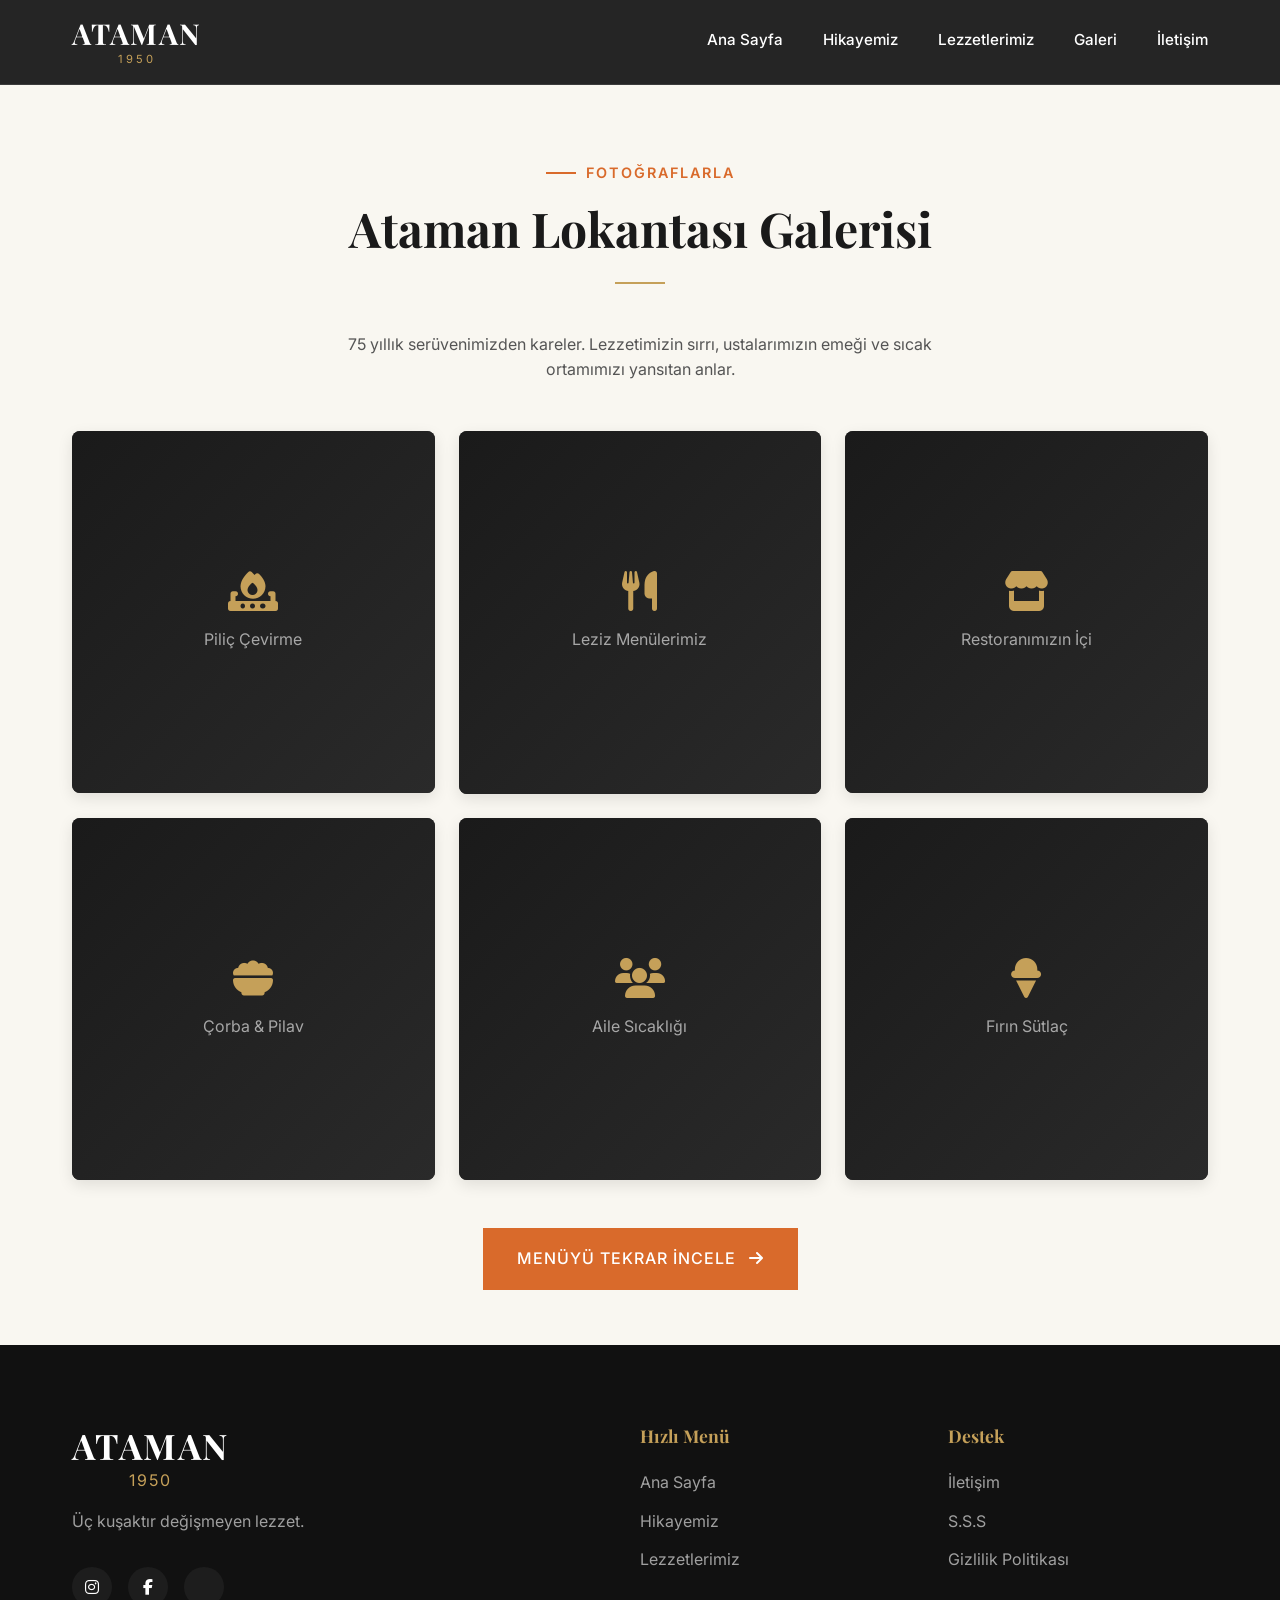
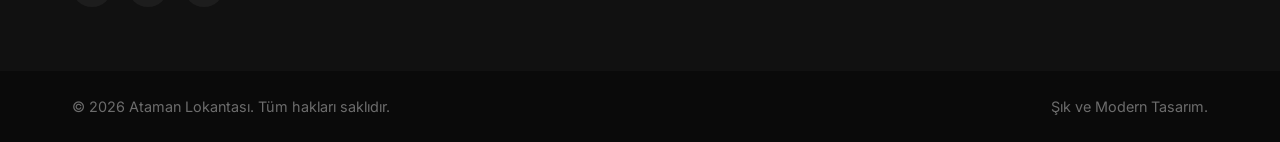
==== galeri.html @ d5cf12d9 "Initial commit - Ataman Lokantası web sitesi" ====
<!DOCTYPE html>
<html lang="tr">
<head>
    <meta charset="UTF-8">
    <meta name="viewport" content="width=device-width, initial-scale=1.0">
    <title>Galeri | Ataman Lokantası</title>
    <meta name="description" content="Ataman Piliç Çevirme restoranımızın fotoğrafları ve eşsiz lezzetlerimizin kareleri.">
    <!-- Fonts -->
    <link rel="preconnect" href="https://fonts.googleapis.com">
    <link rel="preconnect" href="https://fonts.gstatic.com" crossorigin>
    <link href="https://fonts.googleapis.com/css2?family=Inter:wght@300;400;500;600&family=Playfair+Display:ital,wght@0,400;0,500;0,600;0,700;1,400&display=swap" rel="stylesheet">
    <!-- Icons -->
    <link rel="stylesheet" href="https://cdnjs.cloudflare.com/ajax/libs/font-awesome/6.4.0/css/all.min.css">
    <!-- Styles -->
    <link rel="stylesheet" href="style.css">
</head>
<body>
    <!-- Navbar -->
    <header class="navbar navbar-solid">
        <div class="container nav-container">
            <a href="index.html#home" class="logo">
                <span class="logo-text">ATAMAN</span>
                <span class="logo-sub">1950</span>
            </a>
            <nav class="nav-links">
                <a href="index.html#home">Ana Sayfa</a>
                <a href="hikayemiz.html">Hikayemiz</a>
                <a href="index.html#menu">Lezzetlerimiz</a>
                <a href="galeri.html" class="active">Galeri</a>
                <a href="index.html#contact">İletişim</a>
            </nav>
            <div class="mobile-menu-btn">
                <i class="fas fa-bars"></i>
            </div>
        </div>
    </header>

    <!-- Mobile Nav -->
    <div class="mobile-nav">
        <div class="mobile-nav-close">
            <i class="fas fa-times"></i>
        </div>
        <a href="index.html#home">Ana Sayfa</a>
        <a href="hikayemiz.html">Hikayemiz</a>
        <a href="index.html#menu">Lezzetlerimiz</a>
        <a href="galeri.html">Galeri</a>
        <a href="index.html#contact">İletişim</a>
    </div>

    <!-- Gallery Section -->
    <section class="gallery">
        <div class="container">
            <div class="section-header text-center reveal-up">
                <span class="section-subtitle">Fotoğraflarla</span>
                <h2 class="section-title">Ataman Lokantası Galerisi</h2>
                <div class="divider"></div>
                <p style="max-width: 600px; margin: 0 auto; color: #555;">75 yıllık serüvenimizden kareler. Lezzetimizin sırrı, ustalarımızın emeği ve sıcak ortamımızı yansıtan anlar.</p>
            </div>

            <div class="gallery-grid">
                <!-- Gallery Item 1 -->
                <div class="gallery-item reveal-up">
                    <div class="gallery-placeholder">
                        <i class="fa-solid fa-fire-burner"></i>
                        <span>Piliç Çevirme</span>
                    </div>
                    <div class="gallery-overlay">
                        <i class="fas fa-search-plus"></i>
                    </div>
                </div>

                <!-- Gallery Item 2 -->
                <div class="gallery-item reveal-up delay-1">
                    <div class="gallery-placeholder">
                        <i class="fa-solid fa-utensils"></i>
                        <span>Leziz Menülerimiz</span>
                    </div>
                    <div class="gallery-overlay">
                        <i class="fas fa-search-plus"></i>
                    </div>
                </div>

                <!-- Gallery Item 3 -->
                <div class="gallery-item reveal-up delay-2">
                    <div class="gallery-placeholder">
                        <i class="fa-solid fa-store"></i>
                        <span>Restoranımızın İçi</span>
                    </div>
                    <div class="gallery-overlay">
                        <i class="fas fa-search-plus"></i>
                    </div>
                </div>

                <!-- Gallery Item 4 -->
                <div class="gallery-item reveal-up">
                    <div class="gallery-placeholder">
                        <i class="fa-solid fa-bowl-food"></i>
                        <span>Çorba & Pilav</span>
                    </div>
                    <div class="gallery-overlay">
                        <i class="fas fa-search-plus"></i>
                    </div>
                </div>

                <!-- Gallery Item 5 -->
                <div class="gallery-item reveal-up delay-1">
                    <div class="gallery-placeholder">
                        <i class="fa-solid fa-users"></i>
                        <span>Aile Sıcaklığı</span>
                    </div>
                    <div class="gallery-overlay">
                        <i class="fas fa-search-plus"></i>
                    </div>
                </div>

                <!-- Gallery Item 6 -->
                <div class="gallery-item reveal-up delay-2">
                    <div class="gallery-placeholder">
                        <i class="fa-solid fa-ice-cream"></i>
                        <span>Fırın Sütlaç</span>
                    </div>
                    <div class="gallery-overlay">
                        <i class="fas fa-search-plus"></i>
                    </div>
                </div>
            </div>
            
            <div class="text-center reveal-up" style="margin-top: 2rem; margin-bottom: 3rem;">
                <a href="index.html#menu" class="btn btn-primary">
                    <span>Menüyü Tekrar İncele</span>
                    <i class="fas fa-arrow-right btn-icon"></i>
                </a>
            </div>
        </div>
    </section>

    <!-- Footer -->
    <footer class="footer">
        <div class="container footer-content">
            <div class="footer-brand">
                <a href="index.html#home" class="logo text-light">
                    <span class="logo-text">ATAMAN</span>
                    <span class="logo-sub">1950</span>
                </a>
                <p>Üç kuşaktır değişmeyen lezzet.</p>
                <div class="social-links">
                    <a href="#"><i class="fab fa-instagram"></i></a>
                    <a href="#"><i class="fab fa-facebook-f"></i></a>
                    <a href="#"><i class="fab fa-tripadvisor"></i></a>
                </div>
            </div>
            
            <div class="footer-links">
                <h4>Hızlı Menü</h4>
                <ul>
                    <li><a href="index.html#home">Ana Sayfa</a></li>
                    <li><a href="hikayemiz.html">Hikayemiz</a></li>
                    <li><a href="index.html#menu">Lezzetlerimiz</a></li>
                </ul>
            </div>
            
            <div class="footer-links">
                <h4>Destek</h4>
                <ul>
                    <li><a href="index.html#contact">İletişim</a></li>
                    <li><a href="#">S.S.S</a></li>
                    <li><a href="#">Gizlilik Politikası</a></li>
                </ul>
            </div>
        </div>
        
        <div class="footer-bottom">
            <div class="container">
                <p>&copy; 2026 Ataman Lokantası. Tüm hakları saklıdır.</p>
                <p>Şık ve Modern Tasarım.</p>
            </div>
        </div>
    </footer>

    <script src="script.js"></script>
</body>
</html>
---- style.css ----
/* --- VARIABLES --- */
:root {
    /* Colors */
    --clr-cream: #F9F7F1;
    --clr-cream-dark: #F0EDE4;
    --clr-dark: #1A1A1A;
    --clr-dark-light: #2A2A2A;
    --clr-amber: #D96A2B;
    --clr-amber-light: #F28C55;
    --clr-gold: #C5A059;
    --clr-white: #FFFFFF;
    
    /* Typography */
    --font-heading: 'Playfair Display', serif;
    --font-body: 'Inter', sans-serif;
    
    /* Transitions */
    --transition: all 0.4s cubic-bezier(0.25, 0.8, 0.25, 1);
}

/* --- RESET & BASIC SETUP --- */
* {
    margin: 0;
    padding: 0;
    box-sizing: border-box;
}

html {
    scroll-behavior: smooth;
    font-size: 16px;
}

body {
    font-family: var(--font-body);
    color: var(--clr-dark);
    background-color: var(--clr-cream);
    line-height: 1.6;
    overflow-x: hidden;
}

/* Typography styles */
h1, h2, h3, h4, .logo-text {
    font-family: var(--font-heading);
    font-weight: 700;
    line-height: 1.2;
}

h1 { font-size: clamp(3rem, 6vw, 4.5rem); }
h2 { font-size: clamp(2.2rem, 4vw, 3rem); }
h3 { font-size: 1.5rem; }

a {
    text-decoration: none;
    color: inherit;
    transition: var(--transition);
}

ul {
    list-style: none;
}

/* Layout Utilities */
.container {
    width: 100%;
    max-width: 1200px;
    margin: 0 auto;
    padding: 0 2rem;
}

.section-padding {
    padding: 6rem 0;
}

.text-center { text-align: center; }
.text-light { color: var(--clr-white); }

.section-subtitle {
    display: inline-block;
    color: var(--clr-amber);
    text-transform: uppercase;
    letter-spacing: 2px;
    font-size: 0.9rem;
    font-weight: 600;
    margin-bottom: 1rem;
    position: relative;
    padding-left: 40px;
}

.section-subtitle::before {
    content: '';
    position: absolute;
    left: 0;
    top: 50%;
    transform: translateY(-50%);
    width: 30px;
    height: 2px;
    background-color: var(--clr-amber);
}

.divider {
    width: 50px;
    height: 2px;
    background-color: var(--clr-gold);
    margin: 1.5rem auto 3rem;
}

/* Buttons */
.btn {
    display: inline-block;
    padding: 1rem 2rem;
    font-size: 1rem;
    font-weight: 500;
    text-transform: uppercase;
    letter-spacing: 1px;
    border: 2px solid transparent;
    cursor: pointer;
    transition: var(--transition);
    position: relative;
    overflow: hidden;
    z-index: 1;
}

.btn-primary {
    background-color: var(--clr-amber);
    color: var(--clr-white);
    border-color: var(--clr-amber);
}

.btn-primary:hover {
    background-color: transparent;
    color: var(--clr-amber);
}

.btn-outline {
    background-color: transparent;
    color: var(--clr-white);
    border-color: var(--clr-white);
}

.btn-outline:hover {
    background-color: var(--clr-white);
    color: var(--clr-dark);
}

/* --- COMPONENTS --- */

/* Navbar */
.navbar {
    position: fixed;
    top: 0;
    left: 0;
    width: 100%;
    padding: 1.5rem 0;
    z-index: 1000;
    transition: var(--transition);
    background: transparent;
}

.navbar.scrolled, .navbar.navbar-solid {
    background-color: rgba(26, 26, 26, 0.95);
    padding: 1rem 0;
    border-bottom: 1px solid rgba(255,255,255,0.1);
    backdrop-filter: blur(10px);
}

.nav-container {
    display: flex;
    justify-content: space-between;
    align-items: center;
}

.logo {
    display: flex;
    flex-direction: column;
    align-items: center;
    color: var(--clr-white);
}

.logo-text {
    font-size: 1.8rem;
    letter-spacing: 2px;
}

.logo-sub {
    font-family: var(--font-body);
    font-size: 0.7rem;
    letter-spacing: 3px;
    color: var(--clr-gold);
    text-transform: uppercase;
}

.nav-links {
    display: flex;
    gap: 2.5rem;
}

.nav-links a {
    color: var(--clr-white);
    font-weight: 500;
    font-size: 0.95rem;
    position: relative;
    padding-bottom: 5px;
}

.nav-links a::after {
    content: '';
    position: absolute;
    bottom: 0;
    left: 0;
    width: 0%;
    height: 2px;
    background-color: var(--clr-gold);
    transition: var(--transition);
}

.nav-links a:hover::after,
.nav-links a.active::after {
    width: 100%;
}

.mobile-menu-btn {
    display: none;
    color: var(--clr-white);
    font-size: 1.5rem;
    cursor: pointer;
}

/* Mobile Nav */
.mobile-nav {
    position: fixed;
    top: 0;
    right: -100%;
    width: 300px;
    height: 100vh;
    background-color: var(--clr-dark);
    z-index: 1001;
    display: flex;
    flex-direction: column;
    justify-content: center;
    align-items: center;
    gap: 2rem;
    transition: var(--transition);
    box-shadow: -5px 0 15px rgba(0,0,0,0.5);
}

.mobile-nav.open {
    right: 0;
}

.mobile-nav-close {
    position: absolute;
    top: 2rem;
    right: 2rem;
    color: var(--clr-white);
    font-size: 1.5rem;
    cursor: pointer;
}

.mobile-nav a {
    color: var(--clr-white);
    font-size: 1.5rem;
    font-family: var(--font-heading);
}

.mobile-nav a:hover {
    color: var(--clr-gold);
}

/* Hero Section */
.hero {
    position: relative;
    min-height: 100vh;
    display: flex;
    align-items: center;
    color: var(--clr-white);
    overflow: hidden;
}

/* Cinemagraph Background Image */
.hero-bg {
    position: absolute;
    top: 0;
    left: 0;
    width: 100%;
    height: 100%;
    background-size: cover;
    background-position: center;
    background-repeat: no-repeat;
    z-index: 0;
    animation: kenBurns 25s ease-in-out infinite alternate;
}

@keyframes kenBurns {
    0% { transform: scale(1.0) translate(0, 0); }
    100% { transform: scale(1.15) translate(-1%, -1%); }
}

/* Piliç Çevirme Canvas */
.chicken-canvas {
    position: absolute;
    right: 3%;
    top: 50%;
    transform: translateY(-50%);
    width: clamp(300px, 36vw, 560px);
    height: clamp(300px, 36vw, 560px);
    z-index: 2;
    pointer-events: none;
    opacity: 0.92;
}

/* Trust Badge */
.hero-trust-badge {
    display: inline-flex;
    align-items: center;
    gap: 0.5rem;
    background: rgba(255, 255, 255, 0.08);
    backdrop-filter: blur(12px);
    -webkit-backdrop-filter: blur(12px);
    border: 1px solid rgba(197, 160, 89, 0.4);
    border-radius: 50px;
    padding: 0.5rem 1.2rem;
    margin-bottom: 1.5rem;
    font-size: 0.82rem;
    font-weight: 500;
    letter-spacing: 0.5px;
    color: rgba(255,255,255,0.9);
    white-space: nowrap;
    flex-wrap: wrap;
}

.trust-icon {
    font-size: 1rem;
}

.trust-dot {
    width: 4px;
    height: 4px;
    background: var(--clr-gold);
    border-radius: 50%;
    opacity: 0.7;
}

/* Hero Entrance Animation */
@keyframes heroEntrance {
    0%   { opacity: 0; transform: translateY(30px); }
    100% { opacity: 1; transform: translateY(0); }
}

.hero-entrance {
    opacity: 0;
    animation: heroEntrance 0.9s cubic-bezier(0.25, 0.8, 0.25, 1) forwards;
}

.delay-badge { animation-delay: 0.2s; }
.hero-entrance.delay-1 { animation-delay: 0.5s; }
.hero-entrance.delay-2 { animation-delay: 0.7s; }
.hero-entrance.delay-3 { animation-delay: 0.9s; }
.hero-entrance.delay-4 { animation-delay: 1.1s; }

/* Hero Title Accent */
.hero-title-accent {
    background: linear-gradient(135deg, var(--clr-gold) 0%, var(--clr-amber-light) 100%);
    -webkit-background-clip: text;
    -webkit-text-fill-color: transparent;
    background-clip: text;
}

/* Button Arrow Icon */
.btn-primary .btn-icon {
    margin-left: 0.5rem;
    transition: transform 0.3s ease;
    display: inline-block;
}

.btn-primary:hover .btn-icon {
    transform: translateX(5px);
}

.hero-overlay {
    position: absolute;
    top: 0;
    left: 0;
    width: 100%;
    height: 100%;
    /* Darkened overlay so text stays readable over the bright shader */
    background: linear-gradient(to right, rgba(0,0,0,0.72) 0%, rgba(0,0,0,0.35) 100%);
    z-index: 1;
}

.hero-content {
    max-width: 800px;
    margin: 0;
    position: relative;
    z-index: 2; /* sit above the overlay and shader */
}

.hero-subtitle {
    color: var(--clr-gold);
    font-family: var(--font-body);
    text-transform: uppercase;
    letter-spacing: 4px;
    font-size: 1.1rem;
    margin-bottom: 1rem;
}

.hero-desc {
    font-size: 1.2rem;
    color: rgba(255, 255, 255, 0.8);
    margin: 1.5rem 0 2.5rem;
    max-width: 600px;
}

.hero-buttons {
    display: flex;
    gap: 1rem;
}

/* Scroll Down Mouse */
.scroll-down {
    position: absolute;
    bottom: 2rem;
    left: 50%;
    transform: translateX(-50%);
    z-index: 10;
}

.mouse {
    width: 30px;
    height: 50px;
    border: 2px solid var(--clr-white);
    border-radius: 20px;
    display: block;
    position: relative;
    opacity: 0.7;
    transition: var(--transition);
}

.mouse:hover {
    opacity: 1;
    border-color: var(--clr-gold);
}

.wheel {
    position: absolute;
    top: 10px;
    left: 50%;
    transform: translateX(-50%);
    width: 4px;
    height: 8px;
    background-color: var(--clr-white);
    border-radius: 2px;
    animation: scroll 1.5s infinite;
}

.mouse:hover .wheel {
    background-color: var(--clr-gold);
}

@keyframes scroll {
    0% { top: 10px; opacity: 1; }
    100% { top: 30px; opacity: 0; }
}

/* About Section */
.about-grid {
    display: grid;
    grid-template-columns: 1fr 1fr;
    gap: 5rem;
    align-items: center;
}

.about-content {
    margin-bottom: 2.5rem;
}

.about-content p {
    margin-bottom: 1rem;
    color: #555;
    font-size: 1.05rem;
}

.stats {
    display: flex;
    gap: 2rem;
    border-top: 1px solid #ddd;
    padding-top: 2rem;
}

.stat-item {
    display: flex;
    flex-direction: column;
}

.stat-num {
    font-family: var(--font-heading);
    font-size: 2.5rem;
    color: var(--clr-amber);
    line-height: 1;
}

.stat-label {
    font-size: 0.85rem;
    text-transform: uppercase;
    letter-spacing: 1px;
    color: #777;
    font-weight: 500;
    margin-top: 0.5rem;
}

.about-image-wrapper {
    position: relative;
}

.about-image {
    background-color: var(--clr-dark);
    height: 500px;
    border-radius: 10px;
    position: relative;
    overflow: hidden;
    display: flex;
    align-items: center;
    justify-content: center;
    text-align: center;
    padding: 2rem;
}

.pattern-overlay {
    position: absolute;
    top: 0;
    left: 0;
    width: 100%;
    height: 100%;
    background-image: radial-gradient(var(--clr-gold) 1px, transparent 1px);
    background-size: 20px 20px;
    opacity: 0.1;
}

.image-text h3 {
    color: var(--clr-gold);
    font-size: 2rem;
    margin-bottom: 1rem;
}

.image-text p {
    color: var(--clr-white);
    font-family: var(--font-heading);
    font-style: italic;
    font-size: 1.2rem;
}

.experience-badge {
    position: absolute;
    bottom: -30px;
    left: -30px;
    width: 140px;
    height: 140px;
    background-color: var(--clr-cream);
    border: 1px solid var(--clr-gold);
    border-radius: 50%;
    display: flex;
    flex-direction: column;
    justify-content: center;
    align-items: center;
    box-shadow: 0 10px 30px rgba(0,0,0,0.1);
    z-index: 2;
}

.experience-badge::after {
    content: '';
    position: absolute;
    width: 125px;
    height: 125px;
    border: 1px dashed var(--clr-gold);
    border-radius: 50%;
}

.experience-badge .year {
    font-family: var(--font-heading);
    font-size: 1.8rem;
    font-weight: 700;
    color: var(--clr-dark);
    line-height: 1;
}

.experience-badge .text {
    font-size: 0.8rem;
    text-transform: uppercase;
    color: var(--clr-amber);
    margin-top: 5px;
    font-weight: 600;
}

/* Menu Section */
.bg-dark {
    background-color: var(--clr-dark);
    color: var(--clr-white);
}

.menu {
    background-color: var(--clr-dark);
    position: relative;
}

.menu::before {
    content: '';
    position: absolute;
    top: 0;
    left: 0;
    width: 100%;
    height: 100%;
    background-image: radial-gradient(rgba(255,255,255,0.03) 1px, transparent 1px);
    background-size: 30px 30px;
    pointer-events: none;
}

.menu-grid {
    display: grid;
    grid-template-columns: repeat(auto-fill, minmax(350px, 1fr));
    gap: 2rem;
    margin-top: 3rem;
    position: relative;
    z-index: 1;
}

.menu-card {
    background-color: var(--clr-dark-light);
    border-radius: 8px;
    padding: 2rem;
    transition: var(--transition);
    border: 1px solid rgba(255,255,255,0.05);
    position: relative;
    overflow: hidden;
}

.menu-card::before {
    content: '';
    position: absolute;
    top: 0; left: -100%;
    width: 50%; height: 100%;
    background: linear-gradient(to right, transparent, rgba(255,255,255,0.05), transparent);
    transform: skewX(-20deg);
    transition: 0.6s;
}

.menu-card:hover::before {
    left: 150%;
}

.menu-card:hover {
    transform: translateY(-8px) scale(1.02);
    border-color: var(--clr-amber);
    box-shadow: 0 15px 35px rgba(217, 106, 43, 0.2);
}

.menu-title-row {
    display: flex;
    align-items: center;
    justify-content: space-between;
    margin-bottom: 1rem;
}

.menu-title-row h3 {
    font-family: var(--font-heading);
    color: var(--clr-gold);
    font-size: 1.3rem;
}

.menu-dots {
    flex-grow: 1;
    border-bottom: 1px dashed rgba(255,255,255,0.2);
    margin: 0 1rem;
    position: relative;
    top: 4px;
}

.menu-price {
    font-family: var(--font-heading);
    font-weight: 700;
    font-size: 1.25rem;
    color: var(--clr-white);
}

.menu-desc {
    color: rgba(255,255,255,0.6);
    font-size: 0.95rem;
    line-height: 1.6;
}



.menu-footer {
    margin-top: 4rem;
    color: rgba(255,255,255,0.5);
    font-style: italic;
    position: relative;
    z-index: 1;
}

/* Banner */
.banner {
    background-color: var(--clr-amber);
    padding: 4rem 0;
    position: relative;
    overflow: hidden;
}

.banner::before {
    content: '';
    position: absolute;
    top: 0;
    left: 0;
    width: 100%;
    height: 100%;
    background-image: linear-gradient(45deg, rgba(0,0,0,0.1) 25%, transparent 25%, transparent 50%, rgba(0,0,0,0.1) 50%, rgba(0,0,0,0.1) 75%, transparent 75%, transparent);
    background-size: 40px 40px;
    opacity: 0.2;
}

.banner p {
    font-size: 1.2rem;
    margin-top: 1rem;
    max-width: 700px;
    margin-left: auto;
    margin-right: auto;
}

/* Contact */
.contact {
    background-color: var(--clr-cream-dark);
}

.contact-wrapper {
    display: grid;
    grid-template-columns: 1fr 1fr;
    gap: 4rem;
}

.contact-intro {
    font-size: 1.1rem;
    color: #555;
    margin-bottom: 2.5rem;
}

.info-list {
    display: flex;
    flex-direction: column;
    gap: 1.5rem;
}

.info-item {
    display: flex;
    align-items: flex-start;
    gap: 1.5rem;
}

.info-icon {
    width: 50px;
    height: 50px;
    background-color: var(--clr-white);
    border-radius: 50%;
    display: flex;
    justify-content: center;
    align-items: center;
    color: var(--clr-amber);
    font-size: 1.2rem;
    box-shadow: 0 5px 15px rgba(0,0,0,0.05);
}

.info-text h4 {
    font-family: var(--font-body);
    font-weight: 700;
    margin-bottom: 0.3rem;
    font-size: 1rem;
}

.info-text p {
    color: #666;
}

.map-wrapper {
    height: 100%;
    min-height: 400px;
}

.map-placeholder {
    width: 100%;
    height: 100%;
    background-color: var(--clr-dark);
    border-radius: 10px;
    display: flex;
    flex-direction: column;
    justify-content: center;
    align-items: center;
    color: var(--clr-white);
    text-align: center;
}

.map-icon {
    width: 80px;
    height: 80px;
    background-color: rgba(255,255,255,0.05);
    border-radius: 50%;
    display: flex;
    justify-content: center;
    align-items: center;
    font-size: 2.5rem;
    color: var(--clr-gold);
    margin-bottom: 1rem;
}

.map-placeholder h3 {
    margin-bottom: 0.5rem;
}

.map-placeholder p {
    color: rgba(255,255,255,0.6);
}

/* Footer */
.footer {
    background-color: #111;
    color: var(--clr-white);
    padding: 5rem 0 0;
}

.footer-content {
    display: grid;
    grid-template-columns: 2fr 1fr 1fr;
    gap: 3rem;
    margin-bottom: 4rem;
}

.footer-brand p {
    color: rgba(255,255,255,0.6);
    margin: 1rem 0 2rem;
    max-width: 300px;
}

.footer-brand .logo {
    display: inline-flex;
    flex-direction: column;
    align-items: center;
    gap: 0;
}

.footer-brand .logo-text {
    font-size: 2.2rem;
}

.footer-brand .logo-sub {
    font-size: 1rem;
    letter-spacing: 2px;
}

.social-links {
    display: flex;
    gap: 1rem;
}

.social-links a {
    width: 40px;
    height: 40px;
    background-color: rgba(255,255,255,0.05);
    display: flex;
    justify-content: center;
    align-items: center;
    border-radius: 50%;
    color: var(--clr-white);
}

.social-links a:hover {
    background-color: var(--clr-amber);
}

.footer-links h4 {
    color: var(--clr-gold);
    margin-bottom: 1.5rem;
    font-size: 1.1rem;
}

.footer-links ul {
    display: flex;
    flex-direction: column;
    gap: 0.8rem;
}

.footer-links a {
    color: rgba(255,255,255,0.6);
}

.footer-links a:hover {
    color: var(--clr-white);
    padding-left: 5px;
}

.footer-contact p {
    color: rgba(255,255,255,0.6);
    margin-bottom: 0.8rem;
}

.footer-bottom {
    background-color: #0a0a0a;
    padding: 1.5rem 0;
    text-align: center;
}

.footer-bottom .container {
    display: flex;
    justify-content: space-between;
    align-items: center;
}

.footer-bottom p {
    color: rgba(255,255,255,0.4);
    font-size: 0.9rem;
}

/* --- ANIMATIONS (Reveal effects) --- */

.reveal-up {
    opacity: 0;
    transform: translateY(40px) scale(0.98);
    transition: all 0.9s cubic-bezier(0.2, 0.8, 0.2, 1);
}

.reveal-left {
    opacity: 0;
    transform: translateX(-40px) scale(0.98);
    transition: all 0.9s cubic-bezier(0.2, 0.8, 0.2, 1);
}

.reveal-right {
    opacity: 0;
    transform: translateX(40px) scale(0.98);
    transition: all 0.9s cubic-bezier(0.2, 0.8, 0.2, 1);
}

.reveal-up.active,
.reveal-left.active,
.reveal-right.active {
    opacity: 1;
    transform: translate(0, 0) scale(1.0);
}

.delay-1 { transition-delay: 0.15s; }
.delay-2 { transition-delay: 0.3s; }
.delay-3 { transition-delay: 0.45s; }

/* Subtle Floating Embers / Cinemagraph Animation */
.floating-ember {
    position: absolute;
    background-color: var(--clr-amber);
    border-radius: 50%;
    filter: blur(1px) drop-shadow(0 0 5px var(--clr-gold));
    animation: floatEmber 6s ease-in-out infinite;
    pointer-events: none;
    z-index: 5;
    opacity: 0;
}

@keyframes floatEmber {
    0% { transform: translateY(0) translateX(0) scale(1); opacity: 0; }
    20% { opacity: 0.9; }
    80% { opacity: 0.6; }
    100% { transform: translateY(-250px) translateX(40px) scale(0.3); opacity: 0; }
}

/* Soft Smoke Effect */
.smoke-layer {
    position: absolute;
    bottom: 0;
    left: 0;
    width: 100%;
    height: 70%;
    background: radial-gradient(ellipse at bottom, rgba(200, 200, 200, 0.05) 0%, transparent 60%);
    filter: blur(20px);
    z-index: 4;
    pointer-events: none;
    animation: driftSmoke 15s ease-in-out infinite alternate;
}

.smoke-2 {
    background: radial-gradient(circle at 70% 80%, rgba(200, 200, 200, 0.04) 0%, transparent 50%);
    animation: driftSmoke 18s ease-in-out infinite alternate-reverse;
}

@keyframes driftSmoke {
    0% { transform: translateX(-5%) translateY(10%) scale(1); opacity: 0.3; }
    100% { transform: translateX(5%) translateY(-5%) scale(1.1); opacity: 0.6; }
}

/* --- RESPONSIVE DESIGN --- */

@media (max-width: 992px) {
    .about-grid, .contact-wrapper {
        grid-template-columns: 1fr;
    }
    
    .about-image-wrapper {
        margin-top: 2rem;
    }
    
    .footer-content {
        grid-template-columns: 1fr 1fr;
    }
    
    .hero-title {
        font-size: 3.5rem;
    }
}

@media (max-width: 768px) {
    .nav-links {
        display: none;
    }
    
    .mobile-menu-btn {
        display: block;
    }
    
    .hero-title {
        font-size: 2.8rem;
    }
    
    .hero-buttons {
        flex-direction: column;
    }
    
    .footer-content {
        grid-template-columns: 1fr;
    }
    
    .footer-bottom .container {
        flex-direction: column;
        gap: 1rem;
    }
    
    .section-padding {
        padding: 4rem 0;
    }
}

@media (max-width: 576px) {
    .stats {
        flex-direction: column;
        gap: 1.5rem;
    }
    
    .menu-grid {
        grid-template-columns: 1fr;
    }
}

/* --- GALLERY COMPONENT --- */
.gallery {
    padding-top: 10rem; /* Give space for fixed navbar */
    min-height: 80vh;
}

.gallery-grid {
    display: grid;
    grid-template-columns: repeat(auto-fill, minmax(300px, 1fr));
    gap: 1.5rem;
    margin-top: 3rem;
    margin-bottom: 3rem;
}

.gallery-item {
    position: relative;
    border-radius: 8px;
    overflow: hidden;
    aspect-ratio: 1 / 1;
    background-color: var(--clr-dark-light);
    box-shadow: 0 5px 15px rgba(0,0,0,0.1);
    cursor: pointer;
}

.gallery-placeholder {
    width: 100%;
    height: 100%;
    display: flex;
    flex-direction: column;
    justify-content: center;
    align-items: center;
    background: linear-gradient(135deg, var(--clr-dark) 0%, var(--clr-dark-light) 100%);
    color: var(--clr-gold);
    font-size: 2.5rem;
    transition: transform 0.5s ease;
}

.gallery-placeholder span {
    font-size: 1rem;
    color: rgba(255,255,255,0.6);
    margin-top: 1rem;
    font-family: var(--font-body);
}

.gallery-item:hover .gallery-placeholder {
    transform: scale(1.05);
}

.gallery-overlay {
    position: absolute;
    top: 0;
    left: 0;
    width: 100%;
    height: 100%;
    background: rgba(26, 26, 26, 0.7);
    display: flex;
    justify-content: center;
    align-items: center;
    opacity: 0;
    transition: var(--transition);
}

.gallery-item:hover .gallery-overlay {
    opacity: 1;
}

.gallery-overlay i {
    color: var(--clr-white);
    font-size: 2.5rem;
    transform: translateY(20px);
    transition: var(--transition);
}

.gallery-item:hover .gallery-overlay i {
    transform: translateY(0);
}

@media (max-width: 768px) {
    .gallery-grid {
        grid-template-columns: repeat(auto-fill, minmax(250px, 1fr));
    }
}

/* --- STORY COMPONENT --- */
.story-page {
    background-color: var(--clr-cream);
}

.story-hero {
    position: relative;
    height: 60vh;
    min-height: 400px;
    display: flex;
    align-items: center;
    justify-content: center;
    text-align: center;
    background-color: var(--clr-dark);
    overflow: hidden;
}

.story-hero::before {
    content: '';
    position: absolute;
    top: 0; left: 0; width: 100%; height: 100%;
    background-image: linear-gradient(to bottom, rgba(0,0,0,0.5), rgba(0,0,0,0.8));
    z-index: 1;
}

.story-placeholder-image {
    position: absolute;
    top: 0; left: 0; width: 100%; height: 100%;
    background: radial-gradient(circle, var(--clr-dark-light) 0%, var(--clr-dark) 100%);
    display: flex;
    align-items: center;
    justify-content: center;
}

.story-placeholder-image i {
    font-size: 15vw;
    color: rgba(197, 160, 89, 0.08);
}

.story-hero-content {
    position: relative;
    z-index: 2;
    padding: 0 2rem;
    max-width: 900px;
}

.story-hero-title {
    font-size: clamp(2.5rem, 5vw, 4.5rem);
    color: var(--clr-white);
    margin-bottom: 1rem;
    font-weight: 700;
}

.story-hero-subtitle {
    font-size: 1.2rem;
    color: var(--clr-gold);
    font-family: var(--font-body);
    text-transform: uppercase;
    letter-spacing: 5px;
}

.story-section {
    padding: 6rem 0;
    position: relative;
}

.story-section-dark {
    background-color: var(--clr-dark);
    color: var(--clr-white);
}

.story-split {
    display: flex;
    align-items: center;
    gap: 5rem;
}

.story-split.reverse {
    flex-direction: row-reverse;
}

.story-content-block {
    flex: 1;
}

.story-image-block {
    flex: 1;
    position: relative;
}

.story-image {
    width: 100%;
    height: 500px;
    background-color: var(--clr-dark-light);
    border-radius: 4px;
    display: flex;
    flex-direction: column;
    align-items: center;
    justify-content: center;
    color: var(--clr-gold);
    box-shadow: 0 20px 40px rgba(0,0,0,0.15);
    position: relative;
    overflow: hidden;
}

.story-image i {
    font-size: 5rem;
    opacity: 0.5;
}

.story-image span {
    margin-top: 1rem;
    font-family: var(--font-body);
    font-size: 1.2rem;
    opacity: 0.7;
}

.story-image::after {
    content: '';
    position: absolute;
    top: -15px; left: -15px; right: 15px; bottom: 15px;
    border: 2px solid var(--clr-gold);
    z-index: -1;
    border-radius: 4px;
    transition: var(--transition);
}

.story-split.reverse .story-image::after {
    left: 15px; right: -15px;
}

.story-section-dark .story-image::after {
    display: none;
}

.story-heading {
    font-size: 2.8rem;
    color: var(--clr-dark);
    margin-bottom: 2rem;
    line-height: 1.2;
}
.story-section-dark .story-heading {
    color: var(--clr-gold);
}

.story-text {
    font-size: 1.15rem;
    line-height: 1.8;
    color: #555;
    margin-bottom: 1.5rem;
}
.story-section-dark .story-text {
    color: rgba(255,255,255,0.7);
}

.story-quote {
    font-size: 1.6rem;
    font-family: var(--font-heading);
    color: var(--clr-amber);
    border-left: 4px solid var(--clr-gold);
    padding-left: 2rem;
    margin: 3rem 0;
    font-style: italic;
    line-height: 1.5;
}

@media (max-width: 992px) {
    .story-split, .story-split.reverse {
        flex-direction: column;
        gap: 3rem;
    }
    .story-image {
        height: 400px;
    }
    .story-image::after {
        display: none;
    }
    .story-heading {
        font-size: 2.2rem;
    }
}

/* --- DYNAMIC VISUALS & ANIMATIONS --- */
.floating-emoji {
    position: absolute;
    font-size: 3rem;
    pointer-events: none;
    z-index: 10;
    filter: drop-shadow(0 4px 6px rgba(0,0,0,0.3));
    animation: floating 4s ease-in-out infinite;
}

.floating-emoji.e1 { top: 15%; left: 10%; animation-delay: 0s; }
.floating-emoji.e2 { top: 40%; right: 15%; animation-delay: 1s; font-size: 4rem; }
.floating-emoji.e3 { bottom: 20%; left: 20%; animation-delay: 2s; }
.floating-emoji.e4 { top: 25%; right: 5%; animation-delay: 1.5s; font-size: 2.5rem; }

@keyframes floating {
    0% { transform: translateY(0) rotate(0deg); }
    50% { transform: translateY(-20px) rotate(10deg); }
    100% { transform: translateY(0) rotate(0deg); }
}

.video-container {
    position: relative;
    width: 100%;
    max-width: 800px;
    margin: 3rem auto;
    border-radius: 12px;
    overflow: hidden;
    box-shadow: 0 25px 50px rgba(0,0,0,0.5);
    border: 3px solid var(--clr-gold);
    aspect-ratio: 16 / 9;
    background-color: #000;
}

.video-container video,
.video-container iframe {
    width: 100%;
    height: 100%;
    object-fit: cover;
    border: none;
}

.video-overlay-text {
    position: absolute;
    bottom: 2rem;
    left: 2rem;
    color: var(--clr-white);
    background: rgba(0,0,0,0.6);
    padding: 0.5rem 1rem;
    border-radius: 4px;
    font-size: 1.2rem;
    font-family: var(--font-heading);
    letter-spacing: 2px;
    backdrop-filter: blur(5px);
    border-left: 3px solid var(--clr-gold);
}
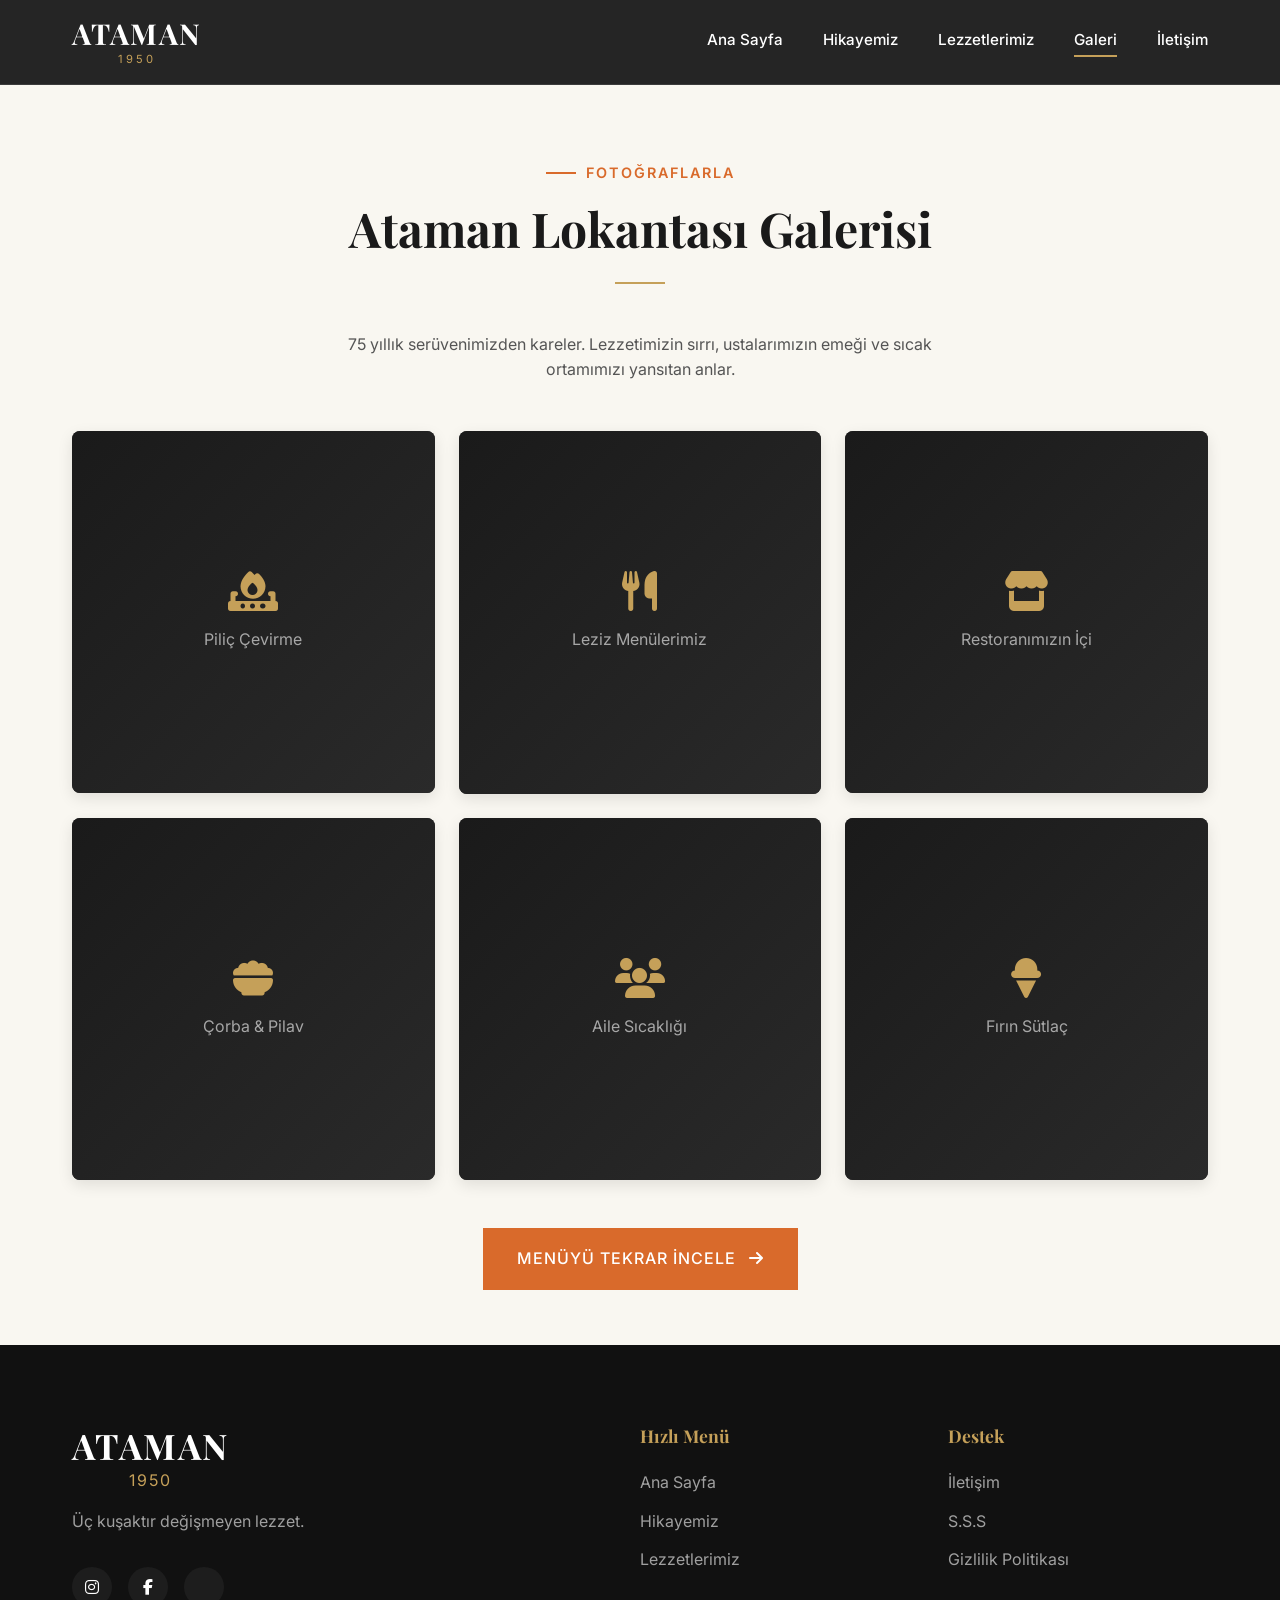
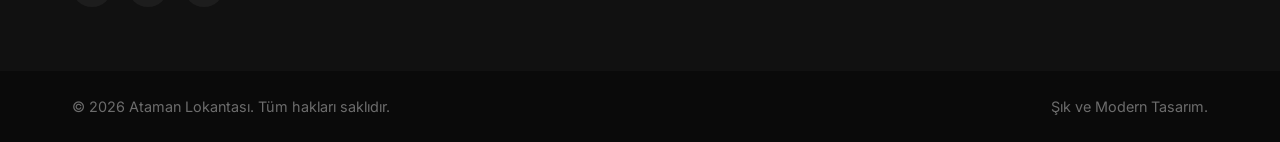
==== commit e018dc68: "Refine site content and mobile behavior" ====
--- a/galeri.html
+++ b/galeri.html
@@ -8,7 +8,7 @@
     <!-- Fonts -->
     <link rel="preconnect" href="https://fonts.googleapis.com">
     <link rel="preconnect" href="https://fonts.gstatic.com" crossorigin>
-    <link href="https://fonts.googleapis.com/css2?family=Inter:wght@300;400;500;600&family=Playfair+Display:ital,wght@0,400;0,500;0,600;0,700;1,400&display=swap" rel="stylesheet">
+    <link href="https://fonts.googleapis.com/css2?family=Inter:wght@300;400;500;600&amp;family=Playfair+Display:ital,wght@0,400;0,500;0,600;0,700;1,400&amp;display=swap" rel="stylesheet">
     <!-- Icons -->
     <link rel="stylesheet" href="https://cdnjs.cloudflare.com/ajax/libs/font-awesome/6.4.0/css/all.min.css">
     <!-- Styles -->
@@ -29,17 +29,17 @@
                 <a href="galeri.html" class="active">Galeri</a>
                 <a href="index.html#contact">İletişim</a>
             </nav>
-            <div class="mobile-menu-btn">
+            <button class="mobile-menu-btn" type="button" aria-expanded="false" aria-controls="mobile-nav" aria-label="Menüyü aç">
                 <i class="fas fa-bars"></i>
-            </div>
+            </button>
         </div>
     </header>
 
     <!-- Mobile Nav -->
-    <div class="mobile-nav">
-        <div class="mobile-nav-close">
+    <div id="mobile-nav" class="mobile-nav" aria-hidden="true">
+        <button class="mobile-nav-close" type="button" aria-label="Menüyü kapat">
             <i class="fas fa-times"></i>
-        </div>
+        </button>
         <a href="index.html#home">Ana Sayfa</a>
         <a href="hikayemiz.html">Hikayemiz</a>
         <a href="index.html#menu">Lezzetlerimiz</a>
@@ -54,7 +54,7 @@
                 <span class="section-subtitle">Fotoğraflarla</span>
                 <h2 class="section-title">Ataman Lokantası Galerisi</h2>
                 <div class="divider"></div>
-                <p style="max-width: 600px; margin: 0 auto; color: #555;">75 yıllık serüvenimizden kareler. Lezzetimizin sırrı, ustalarımızın emeği ve sıcak ortamımızı yansıtan anlar.</p>
+                <p class="section-intro">75 yıllık serüvenimizden kareler. Lezzetimizin sırrı, ustalarımızın emeği ve sıcak ortamımızı yansıtan anlar.</p>
             </div>
 
             <div class="gallery-grid">
@@ -95,7 +95,7 @@
                 <div class="gallery-item reveal-up">
                     <div class="gallery-placeholder">
                         <i class="fa-solid fa-bowl-food"></i>
-                        <span>Çorba & Pilav</span>
+                        <span>Çorba &amp; Pilav</span>
                     </div>
                     <div class="gallery-overlay">
                         <i class="fas fa-search-plus"></i>
@@ -125,7 +125,7 @@
                 </div>
             </div>
             
-            <div class="text-center reveal-up" style="margin-top: 2rem; margin-bottom: 3rem;">
+            <div class="gallery-cta text-center reveal-up">
                 <a href="index.html#menu" class="btn btn-primary">
                     <span>Menüyü Tekrar İncele</span>
                     <i class="fas fa-arrow-right btn-icon"></i>
--- a/style.css
+++ b/style.css
@@ -30,6 +30,18 @@
     font-size: 16px;
 }
 
+section[id] {
+    scroll-margin-top: 110px;
+}
+
+#menu {
+    scroll-margin-top: 72px;
+}
+
+#contact {
+    scroll-margin-top: 72px;
+}
+
 body {
     font-family: var(--font-body);
     color: var(--clr-dark);
@@ -218,6 +230,13 @@
     width: 100%;
 }
 
+.mobile-menu-btn,
+.mobile-nav-close {
+    background: transparent;
+    border: 0;
+    padding: 0;
+}
+
 .mobile-menu-btn {
     display: none;
     color: var(--clr-white);
@@ -230,15 +249,16 @@
     position: fixed;
     top: 0;
     right: -100%;
-    width: 300px;
+    width: 260px;
     height: 100vh;
     background-color: var(--clr-dark);
     z-index: 1001;
     display: flex;
     flex-direction: column;
-    justify-content: center;
-    align-items: center;
-    gap: 2rem;
+    justify-content: flex-start;
+    align-items: center;
+    gap: 1.5rem;
+    padding: 7rem 1.25rem 2rem;
     transition: var(--transition);
     box-shadow: -5px 0 15px rgba(0,0,0,0.5);
 }
@@ -260,6 +280,7 @@
     color: var(--clr-white);
     font-size: 1.5rem;
     font-family: var(--font-heading);
+    padding: 0;
 }
 
 .mobile-nav a:hover {
@@ -288,6 +309,10 @@
     background-repeat: no-repeat;
     z-index: 0;
     animation: kenBurns 25s ease-in-out infinite alternate;
+}
+
+.hero-bg-home {
+    background-image: url('assets/images/hero_real.png');
 }
 
 @keyframes kenBurns {
@@ -325,7 +350,9 @@
     letter-spacing: 0.5px;
     color: rgba(255,255,255,0.9);
     white-space: nowrap;
-    flex-wrap: wrap;
+    flex-wrap: nowrap;
+    overflow: hidden;
+    max-width: 100%;
 }
 
 .trust-icon {
@@ -479,6 +506,13 @@
     font-size: 1.05rem;
 }
 
+.about-highlight {
+    font-weight: 500;
+    font-style: italic;
+    color: var(--clr-amber);
+    margin-top: 1rem;
+}
+
 .stats {
     display: flex;
     gap: 2rem;
@@ -590,12 +624,6 @@
     font-weight: 600;
 }
 
-/* Menu Section */
-.bg-dark {
-    background-color: var(--clr-dark);
-    color: var(--clr-white);
-}
-
 .menu {
     background-color: var(--clr-dark);
     position: relative;
@@ -665,21 +693,6 @@
     font-size: 1.3rem;
 }
 
-.menu-dots {
-    flex-grow: 1;
-    border-bottom: 1px dashed rgba(255,255,255,0.2);
-    margin: 0 1rem;
-    position: relative;
-    top: 4px;
-}
-
-.menu-price {
-    font-family: var(--font-heading);
-    font-weight: 700;
-    font-size: 1.25rem;
-    color: var(--clr-white);
-}
-
 .menu-desc {
     color: rgba(255,255,255,0.6);
     font-size: 0.95rem;
@@ -777,43 +790,30 @@
     color: #666;
 }
 
+.info-text p a {
+    color: var(--clr-amber);
+    font-weight: 600;
+}
+
+.info-text p a:hover {
+    color: var(--clr-amber-light);
+}
+
 .map-wrapper {
     height: 100%;
     min-height: 400px;
 }
 
-.map-placeholder {
+.map-wrapper iframe {
+    display: block;
     width: 100%;
-    height: 100%;
-    background-color: var(--clr-dark);
+    min-height: 400px;
+    background-color: #ddd;
+}
+
+.map-embed {
+    border: 0;
     border-radius: 10px;
-    display: flex;
-    flex-direction: column;
-    justify-content: center;
-    align-items: center;
-    color: var(--clr-white);
-    text-align: center;
-}
-
-.map-icon {
-    width: 80px;
-    height: 80px;
-    background-color: rgba(255,255,255,0.05);
-    border-radius: 50%;
-    display: flex;
-    justify-content: center;
-    align-items: center;
-    font-size: 2.5rem;
-    color: var(--clr-gold);
-    margin-bottom: 1rem;
-}
-
-.map-placeholder h3 {
-    margin-bottom: 0.5rem;
-}
-
-.map-placeholder p {
-    color: rgba(255,255,255,0.6);
 }
 
 /* Footer */
@@ -891,11 +891,6 @@
 .footer-links a:hover {
     color: var(--clr-white);
     padding-left: 5px;
-}
-
-.footer-contact p {
-    color: rgba(255,255,255,0.6);
-    margin-bottom: 0.8rem;
 }
 
 .footer-bottom {
@@ -957,6 +952,14 @@
     z-index: 5;
     opacity: 0;
 }
+
+.ember-1 { left: 15%; top: 90%; animation-delay: 0.1s; width: 6px; height: 6px; }
+.ember-2 { left: 25%; top: 85%; animation-delay: 1.5s; width: 4px; height: 4px; }
+.ember-3 { left: 45%; top: 95%; animation-delay: 2.2s; width: 5px; height: 5px; }
+.ember-4 { left: 60%; top: 80%; animation-delay: 0.8s; width: 7px; height: 7px; }
+.ember-5 { left: 75%; top: 90%; animation-delay: 3.5s; width: 5px; height: 5px; }
+.ember-6 { left: 85%; top: 85%; animation-delay: 1.2s; width: 8px; height: 8px; }
+.ember-7 { left: 90%; top: 75%; animation-delay: 2.8s; width: 4px; height: 4px; }
 
 @keyframes floatEmber {
     0% { transform: translateY(0) translateX(0) scale(1); opacity: 0; }
@@ -1013,9 +1016,29 @@
     .nav-links {
         display: none;
     }
+
+    section[id] {
+        scroll-margin-top: 92px;
+    }
+
+    #menu {
+        scroll-margin-top: 64px;
+    }
+
+    #contact {
+        scroll-margin-top: 64px;
+    }
     
     .mobile-menu-btn {
         display: block;
+    }
+
+    .story-page .navbar .nav-container > .logo {
+        display: none;
+    }
+
+    .story-page .navbar .nav-container {
+        justify-content: flex-end;
     }
     
     .hero-title {
@@ -1038,6 +1061,7 @@
     .section-padding {
         padding: 4rem 0;
     }
+
 }
 
 @media (max-width: 576px) {
@@ -1128,9 +1152,23 @@
     transform: translateY(0);
 }
 
+.section-intro {
+    max-width: 600px;
+    margin: 0 auto;
+    color: #555;
+}
+
+.gallery-cta {
+    margin: 2rem 0 3rem;
+}
+
 @media (max-width: 768px) {
     .gallery-grid {
         grid-template-columns: repeat(auto-fill, minmax(250px, 1fr));
+    }
+
+    .gallery {
+        padding-top: 7rem;
     }
 }
 
@@ -1161,16 +1199,17 @@
 
 .story-placeholder-image {
     position: absolute;
-    top: 0; left: 0; width: 100%; height: 100%;
-    background: radial-gradient(circle, var(--clr-dark-light) 0%, var(--clr-dark) 100%);
+    inset: 0;
     display: flex;
     align-items: center;
     justify-content: center;
 }
 
-.story-placeholder-image i {
-    font-size: 15vw;
-    color: rgba(197, 160, 89, 0.08);
+.story-hero-media {
+    width: 100%;
+    height: 100%;
+    object-fit: cover;
+    display: block;
 }
 
 .story-hero-content {
@@ -1178,6 +1217,13 @@
     z-index: 2;
     padding: 0 2rem;
     max-width: 900px;
+}
+
+.story-hero-description {
+    font-size: 1.2rem;
+    color: rgba(255,255,255,0.8);
+    max-width: 600px;
+    margin: 0 auto;
 }
 
 .story-hero-title {
@@ -1213,6 +1259,7 @@
 
 .story-split.reverse {
     flex-direction: row-reverse;
+    align-items: flex-start;
 }
 
 .story-content-block {
@@ -1229,26 +1276,54 @@
     height: 500px;
     background-color: var(--clr-dark-light);
     border-radius: 4px;
-    display: flex;
-    flex-direction: column;
-    align-items: center;
-    justify-content: center;
+    box-shadow: 0 20px 40px rgba(0,0,0,0.15);
+    position: relative;
+    overflow: hidden;
+}
+
+.story-image-media {
+    width: 100%;
+    height: 100%;
+    object-fit: cover;
+    display: block;
+}
+
+.story-image-vintage .story-image-media {
+    filter: sepia(0.4) contrast(1.05);
+}
+
+.story-image-harbor .story-image-media {
+    filter: sepia(0.5) contrast(1.1);
+    object-position: center 30%;
+}
+
+.story-image-overlay {
+    position: absolute;
+    inset: 0;
+    background: rgba(0,0,0,0.25);
+}
+
+.story-image-overlay-warm {
+    background: rgba(10,5,0,0.3);
+}
+
+.story-archive-badge {
+    position: absolute;
+    right: 1.5rem;
+    bottom: 1.5rem;
+    z-index: 2;
+    background: rgba(0,0,0,0.6);
+    padding: 0.5rem 1rem;
+    border-radius: 4px;
+    border-left: 3px solid var(--clr-gold);
+}
+
+.story-archive-label {
     color: var(--clr-gold);
-    box-shadow: 0 20px 40px rgba(0,0,0,0.15);
-    position: relative;
-    overflow: hidden;
-}
-
-.story-image i {
-    font-size: 5rem;
-    opacity: 0.5;
-}
-
-.story-image span {
-    margin-top: 1rem;
+    font-size: 0.75rem;
     font-family: var(--font-body);
-    font-size: 1.2rem;
-    opacity: 0.7;
+    letter-spacing: 2px;
+    text-transform: uppercase;
 }
 
 .story-image::after {
@@ -1300,75 +1375,248 @@
     line-height: 1.5;
 }
 
+.story-video-placeholder {
+    margin-top: 2rem;
+    position: relative;
+    width: 100%;
+    aspect-ratio: 16 / 9;
+    border-radius: 12px;
+    overflow: hidden;
+    box-shadow: 0 20px 60px rgba(0,0,0,0.5);
+    background: url('assets/images/ataman_restoran.jpg') center/cover no-repeat;
+}
+
+.story-video-overlay {
+    position: absolute;
+    inset: 0;
+    background: rgba(0,0,0,0.5);
+    display: flex;
+    flex-direction: column;
+    align-items: center;
+    justify-content: center;
+    gap: 1rem;
+}
+
+.story-video-play {
+    width: 72px;
+    height: 72px;
+    border-radius: 50%;
+    background: var(--clr-gold);
+    display: flex;
+    align-items: center;
+    justify-content: center;
+    cursor: pointer;
+    box-shadow: 0 0 0 12px rgba(197,160,89,0.2);
+}
+
+.story-video-play-icon {
+    font-size: 1.8rem;
+    color: #000;
+    margin-left: 4px;
+}
+
+.story-video-text {
+    color: rgba(255,255,255,0.8);
+    font-family: var(--font-body);
+    font-size: 0.9rem;
+    letter-spacing: 1px;
+}
+
+.story-cta {
+    margin-top: 2rem;
+}
+
 @media (max-width: 992px) {
     .story-split, .story-split.reverse {
         flex-direction: column;
-        gap: 3rem;
+        gap: 2rem;
     }
     .story-image {
-        height: 400px;
+        height: 320px;
     }
     .story-image::after {
         display: none;
     }
     .story-heading {
+        font-size: 2rem;
+    }
+    .story-section {
+        padding: 3.5rem 0;
+    }
+    .story-quote {
+        font-size: 1.25rem;
+        margin: 2rem 0;
+        padding-left: 1.25rem;
+    }
+    .story-text {
+        font-size: 1rem;
+    }
+
+    .story-image-vintage {
+        height: auto;
+        aspect-ratio: 4 / 3;
+    }
+
+    .story-image-vintage .story-image-media {
+        object-position: center top;
+    }
+}
+
+@media (max-width: 576px) {
+    .hero-trust-badge {
+        font-size: 0.72rem;
+        padding: 0.55rem 0.75rem;
+        gap: 0.35rem;
+        white-space: normal;
+        flex-wrap: wrap;
+        line-height: 1.4;
+    }
+    .trust-dot {
+        display: none;
+    }
+    .hero {
+        min-height: 100svh;
+        padding: 5.5rem 0 3rem;
+    }
+    .chicken-canvas {
+        display: none;
+    }
+    .scroll-down,
+    .floating-ember,
+    .smoke-layer {
+        display: none;
+    }
+    .hero-subtitle {
+        font-size: 0.9rem;
+        letter-spacing: 3px;
+    }
+    .hero-desc {
+        font-size: 1rem;
+        margin: 1rem 0 1.75rem;
+    }
+    .hero-buttons .btn {
+        width: 100%;
+        text-align: center;
+    }
+    .story-section {
+        padding: 2.5rem 0;
+    }
+    .story-split, .story-split.reverse {
+        gap: 1.5rem;
+    }
+    .story-image {
+        height: 240px;
+    }
+    .story-heading {
+        font-size: 1.6rem;
+        margin-bottom: 1rem;
+    }
+    .story-hero {
+        height: 50vh;
+        min-height: 300px;
+    }
+    .story-hero-content {
+        padding: 0 1rem;
+    }
+    .story-hero-title {
+        font-size: 2rem;
+    }
+    .story-hero-subtitle {
+        font-size: 0.9rem;
+        letter-spacing: 3px;
+    }
+    .story-hero-content p {
+        font-size: 0.95rem !important;
+    }
+    .story-quote {
+        font-size: 1.1rem;
+        margin: 1.5rem 0;
+    }
+    .container {
+        padding: 0 1rem;
+    }
+    .section-padding {
+        padding: 2.5rem 0;
+    }
+    .hero-title {
         font-size: 2.2rem;
     }
-}
-
-/* --- DYNAMIC VISUALS & ANIMATIONS --- */
-.floating-emoji {
-    position: absolute;
-    font-size: 3rem;
-    pointer-events: none;
-    z-index: 10;
-    filter: drop-shadow(0 4px 6px rgba(0,0,0,0.3));
-    animation: floating 4s ease-in-out infinite;
-}
-
-.floating-emoji.e1 { top: 15%; left: 10%; animation-delay: 0s; }
-.floating-emoji.e2 { top: 40%; right: 15%; animation-delay: 1s; font-size: 4rem; }
-.floating-emoji.e3 { bottom: 20%; left: 20%; animation-delay: 2s; }
-.floating-emoji.e4 { top: 25%; right: 5%; animation-delay: 1.5s; font-size: 2.5rem; }
-
-@keyframes floating {
-    0% { transform: translateY(0) rotate(0deg); }
-    50% { transform: translateY(-20px) rotate(10deg); }
-    100% { transform: translateY(0) rotate(0deg); }
-}
-
-.video-container {
-    position: relative;
-    width: 100%;
-    max-width: 800px;
-    margin: 3rem auto;
-    border-radius: 12px;
-    overflow: hidden;
-    box-shadow: 0 25px 50px rgba(0,0,0,0.5);
-    border: 3px solid var(--clr-gold);
-    aspect-ratio: 16 / 9;
-    background-color: #000;
-}
-
-.video-container video,
-.video-container iframe {
-    width: 100%;
-    height: 100%;
-    object-fit: cover;
-    border: none;
-}
-
-.video-overlay-text {
-    position: absolute;
-    bottom: 2rem;
-    left: 2rem;
-    color: var(--clr-white);
-    background: rgba(0,0,0,0.6);
-    padding: 0.5rem 1rem;
-    border-radius: 4px;
-    font-size: 1.2rem;
-    font-family: var(--font-heading);
-    letter-spacing: 2px;
-    backdrop-filter: blur(5px);
-    border-left: 3px solid var(--clr-gold);
-}
+    .about-grid {
+        gap: 2rem;
+    }
+    .about-image {
+        height: 280px;
+    }
+    .experience-badge {
+        width: 110px;
+        height: 110px;
+        bottom: -20px;
+        left: -10px;
+    }
+    .experience-badge::after {
+        width: 96px;
+        height: 96px;
+    }
+    .experience-badge .year {
+        font-size: 1.35rem;
+    }
+    .banner {
+        padding: 2.75rem 0;
+    }
+    .banner p {
+        font-size: 1rem;
+    }
+    .contact-wrapper {
+        gap: 2rem;
+    }
+    .map-wrapper {
+        min-height: 280px;
+    }
+    .map-wrapper iframe {
+        min-height: 280px;
+    }
+    .stats {
+        flex-direction: column;
+        gap: 1rem;
+    }
+    .menu-grid {
+        grid-template-columns: 1fr;
+    }
+    .gallery-grid {
+        grid-template-columns: 1fr;
+        gap: 1rem;
+    }
+    .mobile-nav {
+        width: min(82vw, 260px);
+        padding-top: 6.6rem;
+    }
+    .footer-content {
+        gap: 2rem;
+    }
+    .story-video-placeholder {
+        border-radius: 8px !important;
+    }
+}
+
+@media (max-width: 768px), (prefers-reduced-motion: reduce) {
+    .reveal-up,
+    .reveal-left,
+    .reveal-right {
+        opacity: 1;
+        transform: none;
+        transition: none;
+    }
+
+    .hero-entrance {
+        opacity: 1;
+        transform: none;
+        animation: none !important;
+    }
+
+    .hero-bg,
+    .floating-ember,
+    .smoke-layer,
+    .wheel {
+        animation: none !important;
+    }
+}
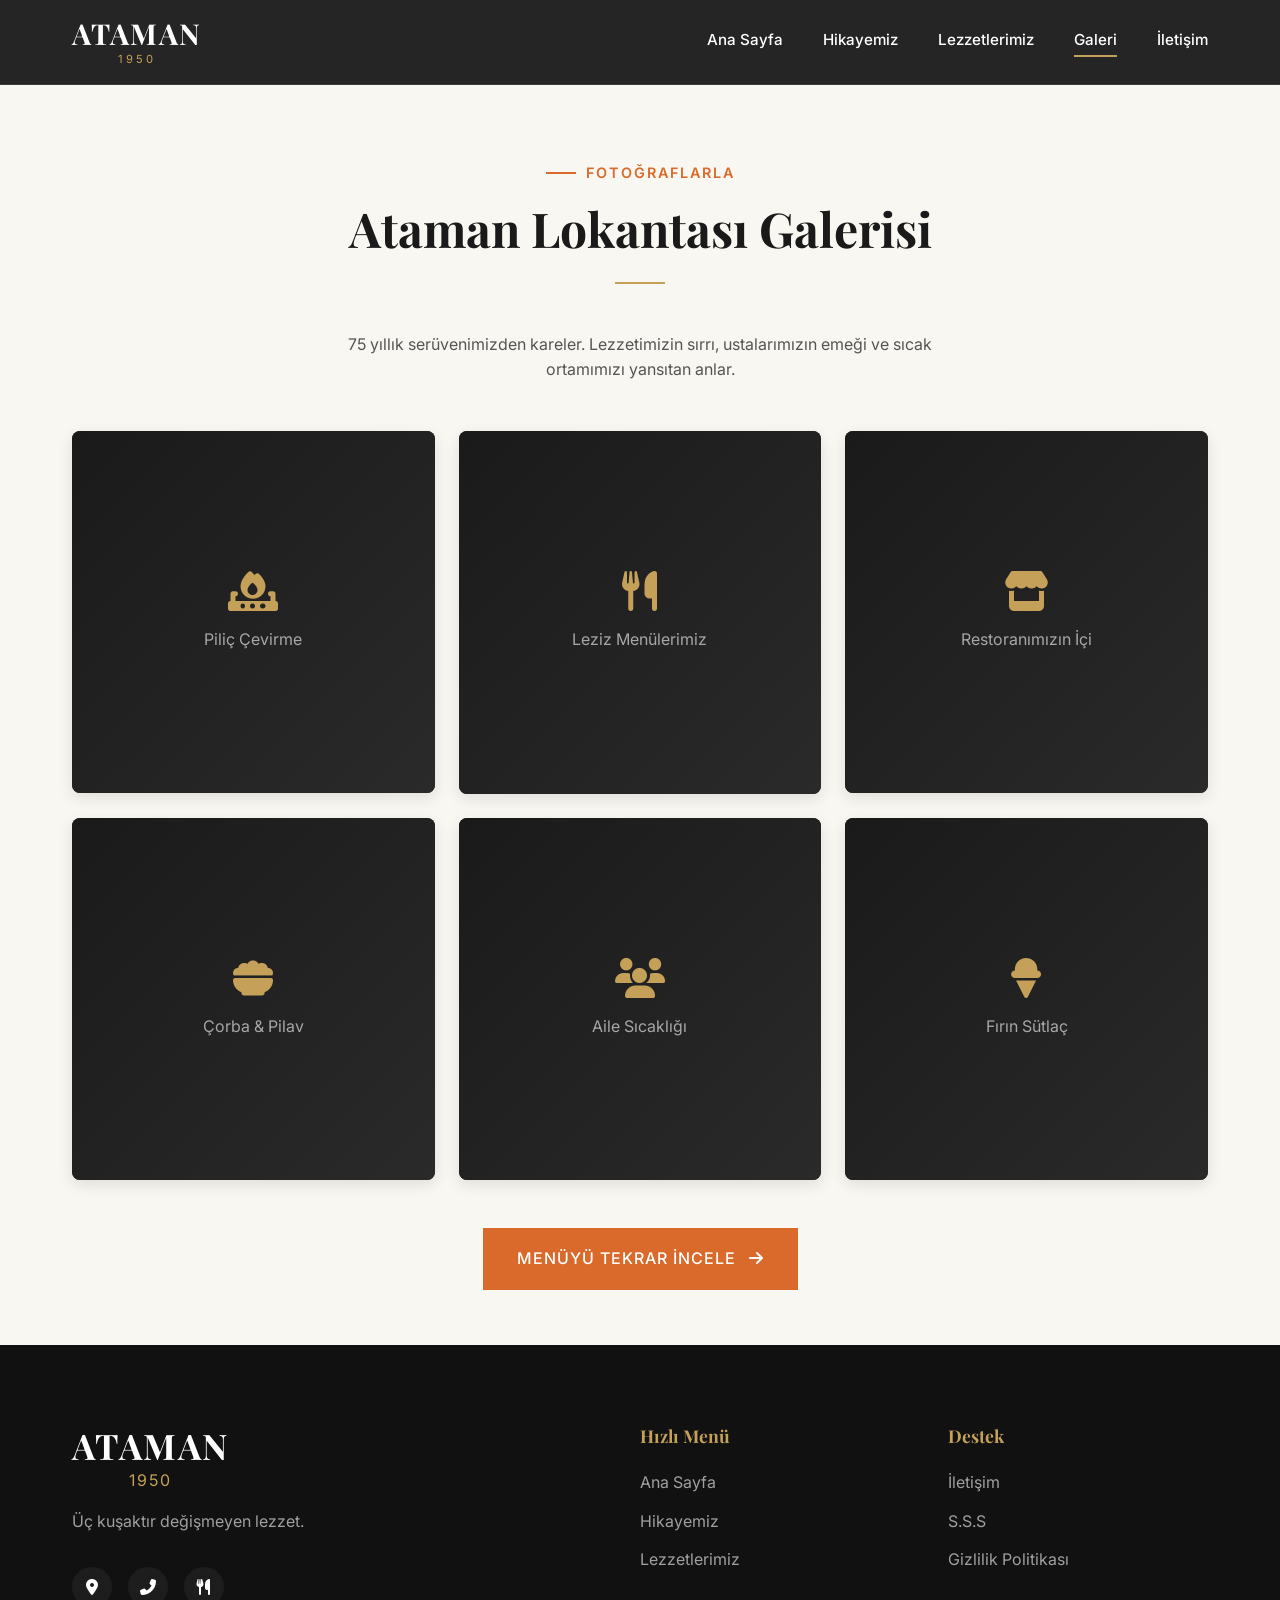
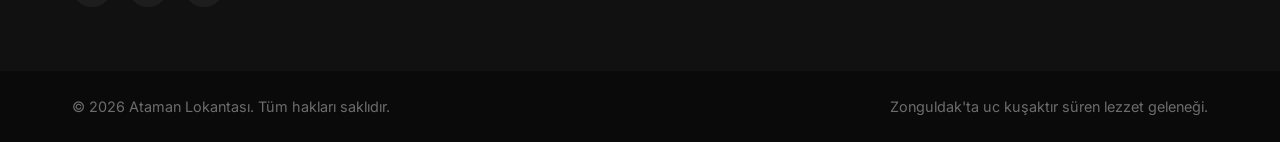
==== commit c7e6a057: "Polish site presentation and metadata" ====
--- a/galeri.html
+++ b/galeri.html
@@ -5,6 +5,16 @@
     <meta name="viewport" content="width=device-width, initial-scale=1.0">
     <title>Galeri | Ataman Lokantası</title>
     <meta name="description" content="Ataman Piliç Çevirme restoranımızın fotoğrafları ve eşsiz lezzetlerimizin kareleri.">
+    <link rel="icon" type="image/png" href="assets/images/ataman_restoran.png">
+    <meta property="og:type" content="website">
+    <meta property="og:title" content="Galeri | Ataman Lokantası">
+    <meta property="og:description" content="Ataman Lokantası'nın atmosferini ve lezzet yolculuğunu galerimizde keşfedin.">
+    <meta property="og:image" content="assets/images/ataman_restoran.png">
+    <meta property="og:locale" content="tr_TR">
+    <meta name="twitter:card" content="summary_large_image">
+    <meta name="twitter:title" content="Galeri | Ataman Lokantası">
+    <meta name="twitter:description" content="Ataman Lokantası'nın atmosferini ve lezzet yolculuğunu galerimizde keşfedin.">
+    <meta name="twitter:image" content="assets/images/ataman_restoran.png">
     <!-- Fonts -->
     <link rel="preconnect" href="https://fonts.googleapis.com">
     <link rel="preconnect" href="https://fonts.gstatic.com" crossorigin>
@@ -25,9 +35,9 @@
             <nav class="nav-links">
                 <a href="index.html#home">Ana Sayfa</a>
                 <a href="hikayemiz.html">Hikayemiz</a>
-                <a href="index.html#menu">Lezzetlerimiz</a>
+                <a href="index.html" data-section="menu">Lezzetlerimiz</a>
                 <a href="galeri.html" class="active">Galeri</a>
-                <a href="index.html#contact">İletişim</a>
+                <a href="index.html" data-section="contact">İletişim</a>
             </nav>
             <button class="mobile-menu-btn" type="button" aria-expanded="false" aria-controls="mobile-nav" aria-label="Menüyü aç">
                 <i class="fas fa-bars"></i>
@@ -42,9 +52,9 @@
         </button>
         <a href="index.html#home">Ana Sayfa</a>
         <a href="hikayemiz.html">Hikayemiz</a>
-        <a href="index.html#menu">Lezzetlerimiz</a>
+        <a href="index.html" data-section="menu">Lezzetlerimiz</a>
         <a href="galeri.html">Galeri</a>
-        <a href="index.html#contact">İletişim</a>
+        <a href="index.html" data-section="contact">İletişim</a>
     </div>
 
     <!-- Gallery Section -->
@@ -126,7 +136,7 @@
             </div>
             
             <div class="gallery-cta text-center reveal-up">
-                <a href="index.html#menu" class="btn btn-primary">
+                <a href="index.html" class="btn btn-primary" data-section="menu">
                     <span>Menüyü Tekrar İncele</span>
                     <i class="fas fa-arrow-right btn-icon"></i>
                 </a>
@@ -144,9 +154,9 @@
                 </a>
                 <p>Üç kuşaktır değişmeyen lezzet.</p>
                 <div class="social-links">
-                    <a href="#"><i class="fab fa-instagram"></i></a>
-                    <a href="#"><i class="fab fa-facebook-f"></i></a>
-                    <a href="#"><i class="fab fa-tripadvisor"></i></a>
+                    <a href="https://www.google.com/maps/search/?api=1&amp;query=Ataman+Lokantasi+Zonguldak" target="_blank" rel="noopener noreferrer" aria-label="Konumu Google Haritalar'da aç"><i class="fas fa-map-marker-alt"></i></a>
+                    <a href="tel:+903722512491" aria-label="Ataman Lokantası'nı ara"><i class="fas fa-phone-alt"></i></a>
+                    <a href="index.html" data-section="menu" aria-label="Lezzetlerimiz bölümüne git"><i class="fas fa-utensils"></i></a>
                 </div>
             </div>
             
@@ -155,16 +165,16 @@
                 <ul>
                     <li><a href="index.html#home">Ana Sayfa</a></li>
                     <li><a href="hikayemiz.html">Hikayemiz</a></li>
-                    <li><a href="index.html#menu">Lezzetlerimiz</a></li>
+                    <li><a href="index.html" data-section="menu">Lezzetlerimiz</a></li>
                 </ul>
             </div>
             
             <div class="footer-links">
                 <h4>Destek</h4>
                 <ul>
-                    <li><a href="index.html#contact">İletişim</a></li>
-                    <li><a href="#">S.S.S</a></li>
-                    <li><a href="#">Gizlilik Politikası</a></li>
+                    <li><a href="index.html" data-section="contact">İletişim</a></li>
+                    <li><a href="sss.html">S.S.S</a></li>
+                    <li><a href="gizlilik-politikasi.html">Gizlilik Politikası</a></li>
                 </ul>
             </div>
         </div>
@@ -172,7 +182,7 @@
         <div class="footer-bottom">
             <div class="container">
                 <p>&copy; 2026 Ataman Lokantası. Tüm hakları saklıdır.</p>
-                <p>Şık ve Modern Tasarım.</p>
+                <p>Zonguldak'ta uc kuşaktır süren lezzet geleneği.</p>
             </div>
         </div>
     </footer>
--- a/style.css
+++ b/style.css
@@ -168,6 +168,10 @@
     background: transparent;
 }
 
+.navbar.section-entry-nav {
+    transition: none;
+}
+
 .navbar.scrolled, .navbar.navbar-solid {
     background-color: rgba(26, 26, 26, 0.95);
     padding: 1rem 0;
@@ -374,15 +378,15 @@
 }
 
 .hero-entrance {
-    opacity: 0;
-    animation: heroEntrance 0.9s cubic-bezier(0.25, 0.8, 0.25, 1) forwards;
-}
-
-.delay-badge { animation-delay: 0.2s; }
-.hero-entrance.delay-1 { animation-delay: 0.5s; }
-.hero-entrance.delay-2 { animation-delay: 0.7s; }
-.hero-entrance.delay-3 { animation-delay: 0.9s; }
-.hero-entrance.delay-4 { animation-delay: 1.1s; }
+    opacity: 1;
+    animation: heroEntrance 0.55s cubic-bezier(0.25, 0.8, 0.25, 1) forwards;
+}
+
+.delay-badge { animation-delay: 0.05s; }
+.hero-entrance.delay-1 { animation-delay: 0.1s; }
+.hero-entrance.delay-2 { animation-delay: 0.16s; }
+.hero-entrance.delay-3 { animation-delay: 0.22s; }
+.hero-entrance.delay-4 { animation-delay: 0.28s; }
 
 /* Hero Title Accent */
 .hero-title-accent {
@@ -1426,6 +1430,85 @@
     margin-top: 2rem;
 }
 
+.info-page {
+    background: linear-gradient(180deg, #131313 0%, #191919 280px, var(--clr-cream) 280px, var(--clr-cream) 100%);
+}
+
+.info-hero {
+    padding: 9rem 0 4rem;
+    color: var(--clr-white);
+}
+
+.info-hero .section-subtitle {
+    color: var(--clr-gold);
+}
+
+.info-hero .section-subtitle::before {
+    background-color: var(--clr-gold);
+}
+
+.info-hero-title {
+    max-width: 720px;
+    margin-bottom: 1rem;
+}
+
+.info-hero-description {
+    max-width: 720px;
+    color: rgba(255,255,255,0.72);
+    font-size: 1.05rem;
+}
+
+.info-content-section {
+    padding: 0 0 6rem;
+}
+
+.info-card {
+    background-color: var(--clr-white);
+    border-radius: 24px;
+    padding: 3rem;
+    box-shadow: 0 24px 60px rgba(0,0,0,0.08);
+}
+
+.info-card + .info-card {
+    margin-top: 1.5rem;
+}
+
+.info-card h2 {
+    margin-bottom: 1rem;
+}
+
+.info-card h3 {
+    margin: 1.75rem 0 0.75rem;
+    color: var(--clr-dark);
+}
+
+.info-card p,
+.info-card li {
+    color: rgba(26,26,26,0.78);
+}
+
+.info-card ul {
+    display: flex;
+    flex-direction: column;
+    gap: 0.9rem;
+    margin-top: 1rem;
+    padding-left: 1.25rem;
+    list-style: disc;
+}
+
+.info-card a {
+    color: var(--clr-amber);
+    font-weight: 600;
+}
+
+.info-note {
+    margin-top: 1.5rem;
+    padding: 1rem 1.25rem;
+    border-left: 3px solid var(--clr-amber);
+    background-color: rgba(217,106,43,0.08);
+    color: rgba(26,26,26,0.76);
+}
+
 @media (max-width: 992px) {
     .story-split, .story-split.reverse {
         flex-direction: column;
@@ -1459,6 +1542,14 @@
 
     .story-image-vintage .story-image-media {
         object-position: center top;
+    }
+
+    .info-hero {
+        padding: 8rem 0 3rem;
+    }
+
+    .info-card {
+        padding: 2.25rem;
     }
 }
 
@@ -1596,6 +1687,25 @@
     .story-video-placeholder {
         border-radius: 8px !important;
     }
+    .info-page {
+        background: linear-gradient(180deg, #131313 0%, #191919 220px, var(--clr-cream) 220px, var(--clr-cream) 100%);
+    }
+    .info-hero {
+        padding: 7rem 0 2.25rem;
+    }
+    .info-hero-title {
+        font-size: 2.2rem;
+    }
+    .info-hero-description {
+        font-size: 0.98rem;
+    }
+    .info-content-section {
+        padding-bottom: 3rem;
+    }
+    .info-card {
+        padding: 1.5rem;
+        border-radius: 18px;
+    }
 }
 
 @media (max-width: 768px), (prefers-reduced-motion: reduce) {
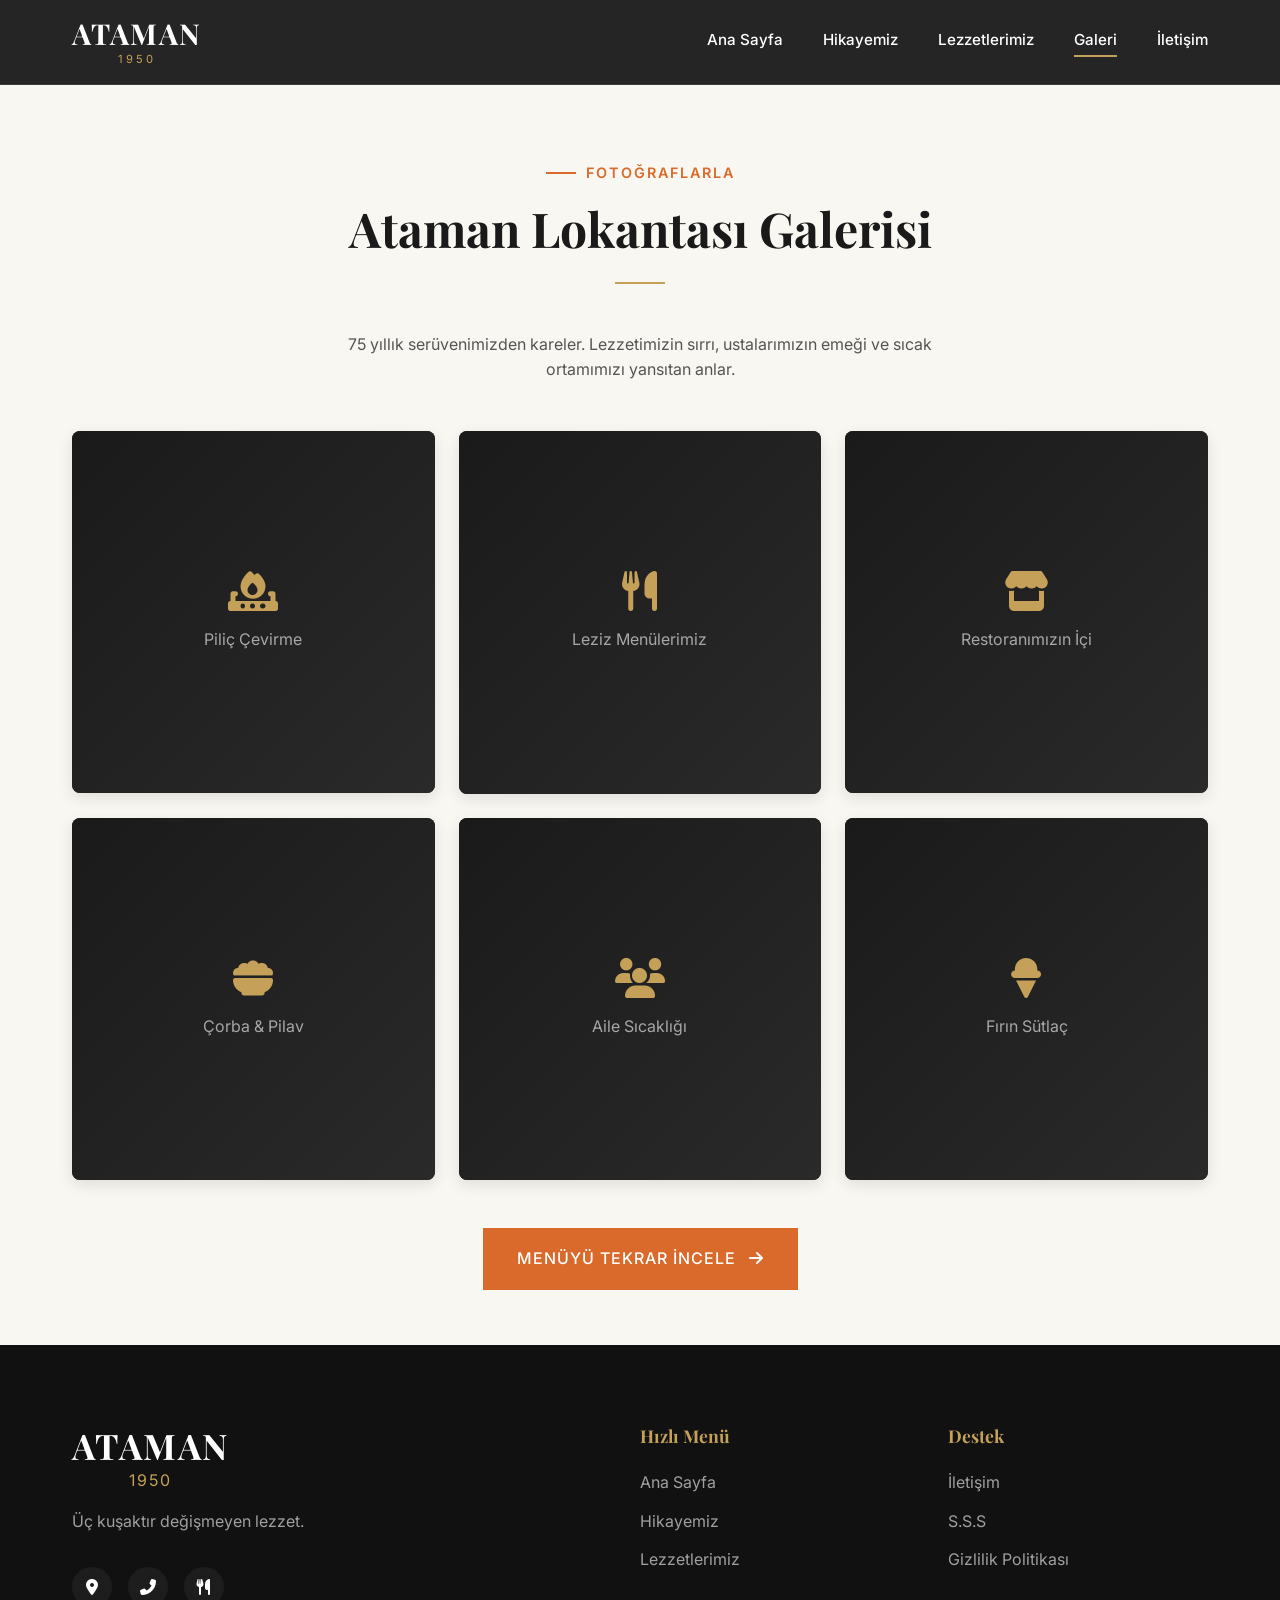
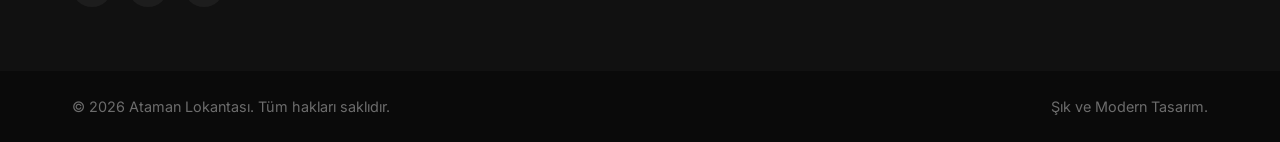
==== commit f2ca3de2: "Split menu and contact into dedicated pages" ====
--- a/galeri.html
+++ b/galeri.html
@@ -5,16 +5,6 @@
     <meta name="viewport" content="width=device-width, initial-scale=1.0">
     <title>Galeri | Ataman Lokantası</title>
     <meta name="description" content="Ataman Piliç Çevirme restoranımızın fotoğrafları ve eşsiz lezzetlerimizin kareleri.">
-    <link rel="icon" type="image/png" href="assets/images/ataman_restoran.png">
-    <meta property="og:type" content="website">
-    <meta property="og:title" content="Galeri | Ataman Lokantası">
-    <meta property="og:description" content="Ataman Lokantası'nın atmosferini ve lezzet yolculuğunu galerimizde keşfedin.">
-    <meta property="og:image" content="assets/images/ataman_restoran.png">
-    <meta property="og:locale" content="tr_TR">
-    <meta name="twitter:card" content="summary_large_image">
-    <meta name="twitter:title" content="Galeri | Ataman Lokantası">
-    <meta name="twitter:description" content="Ataman Lokantası'nın atmosferini ve lezzet yolculuğunu galerimizde keşfedin.">
-    <meta name="twitter:image" content="assets/images/ataman_restoran.png">
     <!-- Fonts -->
     <link rel="preconnect" href="https://fonts.googleapis.com">
     <link rel="preconnect" href="https://fonts.gstatic.com" crossorigin>
@@ -28,16 +18,16 @@
     <!-- Navbar -->
     <header class="navbar navbar-solid">
         <div class="container nav-container">
-            <a href="index.html#home" class="logo">
+            <a href="index.html" class="logo">
                 <span class="logo-text">ATAMAN</span>
                 <span class="logo-sub">1950</span>
             </a>
             <nav class="nav-links">
-                <a href="index.html#home">Ana Sayfa</a>
+                <a href="index.html">Ana Sayfa</a>
                 <a href="hikayemiz.html">Hikayemiz</a>
-                <a href="index.html" data-section="menu">Lezzetlerimiz</a>
+                <a href="lezzetlerimiz.html">Lezzetlerimiz</a>
                 <a href="galeri.html" class="active">Galeri</a>
-                <a href="index.html" data-section="contact">İletişim</a>
+                <a href="iletisim.html">İletişim</a>
             </nav>
             <button class="mobile-menu-btn" type="button" aria-expanded="false" aria-controls="mobile-nav" aria-label="Menüyü aç">
                 <i class="fas fa-bars"></i>
@@ -50,11 +40,11 @@
         <button class="mobile-nav-close" type="button" aria-label="Menüyü kapat">
             <i class="fas fa-times"></i>
         </button>
-        <a href="index.html#home">Ana Sayfa</a>
+        <a href="index.html">Ana Sayfa</a>
         <a href="hikayemiz.html">Hikayemiz</a>
-        <a href="index.html" data-section="menu">Lezzetlerimiz</a>
+        <a href="lezzetlerimiz.html">Lezzetlerimiz</a>
         <a href="galeri.html">Galeri</a>
-        <a href="index.html" data-section="contact">İletişim</a>
+        <a href="iletisim.html">İletişim</a>
     </div>
 
     <!-- Gallery Section -->
@@ -136,7 +126,7 @@
             </div>
             
             <div class="gallery-cta text-center reveal-up">
-                <a href="index.html" class="btn btn-primary" data-section="menu">
+                <a href="lezzetlerimiz.html" class="btn btn-primary">
                     <span>Menüyü Tekrar İncele</span>
                     <i class="fas fa-arrow-right btn-icon"></i>
                 </a>
@@ -148,7 +138,7 @@
     <footer class="footer">
         <div class="container footer-content">
             <div class="footer-brand">
-                <a href="index.html#home" class="logo text-light">
+                <a href="index.html" class="logo text-light">
                     <span class="logo-text">ATAMAN</span>
                     <span class="logo-sub">1950</span>
                 </a>
@@ -156,23 +146,23 @@
                 <div class="social-links">
                     <a href="https://www.google.com/maps/search/?api=1&amp;query=Ataman+Lokantasi+Zonguldak" target="_blank" rel="noopener noreferrer" aria-label="Konumu Google Haritalar'da aç"><i class="fas fa-map-marker-alt"></i></a>
                     <a href="tel:+903722512491" aria-label="Ataman Lokantası'nı ara"><i class="fas fa-phone-alt"></i></a>
-                    <a href="index.html" data-section="menu" aria-label="Lezzetlerimiz bölümüne git"><i class="fas fa-utensils"></i></a>
+                    <a href="lezzetlerimiz.html" aria-label="Lezzetlerimiz sayfasına git"><i class="fas fa-utensils"></i></a>
                 </div>
             </div>
             
             <div class="footer-links">
                 <h4>Hızlı Menü</h4>
                 <ul>
-                    <li><a href="index.html#home">Ana Sayfa</a></li>
+                    <li><a href="index.html">Ana Sayfa</a></li>
                     <li><a href="hikayemiz.html">Hikayemiz</a></li>
-                    <li><a href="index.html" data-section="menu">Lezzetlerimiz</a></li>
+                    <li><a href="lezzetlerimiz.html">Lezzetlerimiz</a></li>
                 </ul>
             </div>
             
             <div class="footer-links">
                 <h4>Destek</h4>
                 <ul>
-                    <li><a href="index.html" data-section="contact">İletişim</a></li>
+                    <li><a href="iletisim.html">İletişim</a></li>
                     <li><a href="sss.html">S.S.S</a></li>
                     <li><a href="gizlilik-politikasi.html">Gizlilik Politikası</a></li>
                 </ul>
@@ -182,7 +172,7 @@
         <div class="footer-bottom">
             <div class="container">
                 <p>&copy; 2026 Ataman Lokantası. Tüm hakları saklıdır.</p>
-                <p>Zonguldak'ta uc kuşaktır süren lezzet geleneği.</p>
+                <p>Şık ve Modern Tasarım.</p>
             </div>
         </div>
     </footer>
--- a/style.css
+++ b/style.css
@@ -359,6 +359,26 @@
     max-width: 100%;
 }
 
+.hero .hero-trust-badge {
+    display: inline-flex;
+    gap: 0.45rem;
+}
+
+.hero .hero-trust-badge .trust-icon,
+.hero .hero-trust-badge .trust-dot,
+.hero .hero-trust-badge .trust-text:last-of-type {
+    display: none;
+}
+
+.hero .hero-trust-badge::before {
+    content: '✦';
+    color: var(--clr-gold);
+    font-size: 0.72rem;
+    line-height: 1;
+    opacity: 0.95;
+    transform: translateY(-1px);
+}
+
 .trust-icon {
     font-size: 1rem;
 }
@@ -378,15 +398,15 @@
 }
 
 .hero-entrance {
-    opacity: 1;
-    animation: heroEntrance 0.55s cubic-bezier(0.25, 0.8, 0.25, 1) forwards;
-}
-
-.delay-badge { animation-delay: 0.05s; }
-.hero-entrance.delay-1 { animation-delay: 0.1s; }
-.hero-entrance.delay-2 { animation-delay: 0.16s; }
-.hero-entrance.delay-3 { animation-delay: 0.22s; }
-.hero-entrance.delay-4 { animation-delay: 0.28s; }
+    opacity: 0;
+    animation: heroEntrance 0.9s cubic-bezier(0.25, 0.8, 0.25, 1) forwards;
+}
+
+.delay-badge { animation-delay: 0.2s; }
+.hero-entrance.delay-1 { animation-delay: 0.5s; }
+.hero-entrance.delay-2 { animation-delay: 0.7s; }
+.hero-entrance.delay-3 { animation-delay: 0.9s; }
+.hero-entrance.delay-4 { animation-delay: 1.1s; }
 
 /* Hero Title Accent */
 .hero-title-accent {
@@ -500,6 +520,10 @@
     align-items: center;
 }
 
+.about-text .section-title {
+    margin-bottom: 1.4rem;
+}
+
 .about-content {
     margin-bottom: 2.5rem;
 }
@@ -770,6 +794,16 @@
     gap: 1.5rem;
 }
 
+.info-item-clickable {
+    cursor: pointer;
+}
+
+.info-item-clickable:focus-visible {
+    outline: 2px solid var(--clr-amber);
+    outline-offset: 6px;
+    border-radius: 10px;
+}
+
 .info-icon {
     width: 50px;
     height: 50px;
@@ -783,6 +817,12 @@
     box-shadow: 0 5px 15px rgba(0,0,0,0.05);
 }
 
+.info-item-clickable:hover .info-icon,
+.info-item-clickable:focus-visible .info-icon {
+    background-color: var(--clr-amber);
+    color: var(--clr-white);
+}
+
 .info-text h4 {
     font-family: var(--font-body);
     font-weight: 700;
@@ -806,6 +846,13 @@
 .map-wrapper {
     height: 100%;
     min-height: 400px;
+}
+
+.map-wrapper.reveal-right,
+.map-wrapper.reveal-right.active {
+    opacity: 1;
+    transform: none;
+    transition: none;
 }
 
 .map-wrapper iframe {
@@ -1501,6 +1548,16 @@
     font-weight: 600;
 }
 
+.info-card .btn,
+.info-card a.btn {
+    color: var(--clr-white);
+}
+
+.info-card .btn-primary:hover,
+.info-card a.btn-primary:hover {
+    color: var(--clr-amber);
+}
+
 .info-note {
     margin-top: 1.5rem;
     padding: 1rem 1.25rem;
@@ -1509,6 +1566,239 @@
     color: rgba(26,26,26,0.76);
 }
 
+.page-pills {
+    display: flex;
+    flex-wrap: wrap;
+    gap: 0.75rem;
+    margin-top: 2rem;
+}
+
+.page-pill {
+    display: inline-flex;
+    align-items: center;
+    gap: 0.45rem;
+    padding: 0.7rem 1rem;
+    border-radius: 999px;
+    border: 1px solid rgba(197, 160, 89, 0.32);
+    background: rgba(255,255,255,0.06);
+    color: rgba(255,255,255,0.78);
+    font-size: 0.9rem;
+}
+
+.menu-page-section {
+    padding-top: 0;
+}
+
+.menu-page .info-hero {
+    padding-bottom: 2rem;
+}
+
+.menu-page .info-hero-title {
+    margin-bottom: 0;
+}
+
+.menu-page-section .section-intro {
+    color: rgba(255,255,255,0.66);
+}
+
+.menu-page-note-grid {
+    display: grid;
+    grid-template-columns: repeat(3, minmax(0, 1fr));
+    gap: 1.5rem;
+    align-items: stretch;
+}
+
+.menu-page-note-grid .info-card {
+    height: 100%;
+    display: grid;
+    grid-template-rows: auto auto 1fr;
+    align-content: start;
+}
+
+.menu-page-note-grid .info-card + .info-card,
+.contact-page-layout .info-card + .info-card,
+.contact-page-secondary .info-card + .info-card {
+    margin-top: 0;
+}
+
+.menu-page-note-grid .info-card p {
+    margin-bottom: 0;
+}
+
+.info-card-soft {
+    background: rgba(255,255,255,0.78);
+    border: 1px solid rgba(26,26,26,0.06);
+    box-shadow: 0 18px 45px rgba(0,0,0,0.08);
+}
+
+.info-eyebrow {
+    display: inline-block;
+    margin-bottom: 0.9rem;
+    color: var(--clr-amber);
+    font-size: 0.76rem;
+    font-weight: 700;
+    letter-spacing: 1.8px;
+    text-transform: uppercase;
+}
+
+.info-button-row {
+    display: flex;
+    flex-wrap: wrap;
+    gap: 0.9rem;
+    margin-top: 1.75rem;
+}
+
+.info-link-cta {
+    display: inline-flex;
+    align-items: center;
+    gap: 0.55rem;
+    color: var(--clr-dark);
+    font-weight: 600;
+}
+
+.info-link-cta:hover {
+    color: var(--clr-amber);
+}
+
+.menu-page-cta-card,
+.contact-page-secondary {
+    margin-top: 1.5rem;
+}
+
+.contact-page-layout {
+    display: grid;
+    grid-template-columns: minmax(0, 1.05fr) minmax(0, 0.95fr);
+    gap: 1.25rem;
+    align-items: stretch;
+}
+
+.contact-page.info-page {
+    background: linear-gradient(180deg, var(--clr-cream-dark) 0%, var(--clr-cream) 100%);
+}
+
+.contact-page .info-hero {
+    padding: 6.2rem 0 0.9rem;
+    color: var(--clr-dark);
+}
+
+.contact-page .info-hero-title {
+    max-width: none;
+    margin-bottom: 0;
+    color: var(--clr-dark);
+    font-size: clamp(2.4rem, 4.4vw, 4rem);
+    line-height: 1.06;
+    white-space: nowrap;
+}
+
+.contact-page .info-content-section {
+    padding: 0.35rem 0 4rem;
+}
+
+.contact-page .info-card {
+    padding: 2rem;
+}
+
+.contact-page-panel,
+.contact-page-map-card {
+    display: flex;
+    flex-direction: column;
+    height: 100%;
+}
+
+.contact-page-panel .info-list {
+    gap: 0.9rem;
+}
+
+.contact-page-panel .info-item {
+    gap: 1rem;
+    padding-bottom: 0.75rem;
+    border-bottom: 1px solid rgba(26,26,26,0.08);
+}
+
+.contact-page-panel .info-item:last-child {
+    padding-bottom: 0;
+    border-bottom: 0;
+}
+
+.contact-page-panel .info-button-row {
+    margin-top: auto;
+    padding-top: 1rem;
+}
+
+.contact-page-map-card {
+    padding: 2rem;
+}
+
+.contact-page-panel h2,
+.contact-page-map-card h2 {
+    font-size: clamp(1.9rem, 3vw, 2.5rem);
+    margin-bottom: 0.6rem;
+}
+
+.contact-page .info-icon {
+    width: 44px;
+    height: 44px;
+    font-size: 1rem;
+}
+
+.contact-page-map-card .map-wrapper {
+    margin-top: 0.95rem;
+    flex: 1 1 auto;
+    min-height: 330px;
+}
+
+.contact-page-map-card .map-wrapper iframe {
+    min-height: 330px;
+}
+
+.contact-page .info-text h4 {
+    margin-bottom: 0.15rem;
+}
+
+.contact-page .info-text p {
+    font-size: 0.95rem;
+    line-height: 1.45;
+}
+
+.contact-page .info-button-row .btn {
+    padding: 0.95rem 1.5rem;
+}
+
+.contact-page-secondary {
+    display: grid;
+    grid-template-columns: repeat(2, minmax(0, 1fr));
+    gap: 1.5rem;
+}
+
+.info-item-link {
+    display: flex;
+    align-items: flex-start;
+    gap: 1.5rem;
+}
+
+.info-item-link:focus-visible {
+    outline: 2px solid var(--clr-amber);
+    outline-offset: 6px;
+    border-radius: 10px;
+}
+
+.info-item-link:hover .info-icon,
+.info-item-link:focus-visible .info-icon {
+    background-color: var(--clr-amber);
+    color: var(--clr-white);
+}
+
+.info-item-link .info-text p {
+    margin: 0;
+}
+
+.info-page .reveal-up,
+.info-page .reveal-left,
+.info-page .reveal-right {
+    opacity: 1;
+    transform: none;
+}
+
 @media (max-width: 992px) {
     .story-split, .story-split.reverse {
         flex-direction: column;
@@ -1550,6 +1840,16 @@
 
     .info-card {
         padding: 2.25rem;
+    }
+
+    .contact-page-map-card {
+        padding: 2.25rem;
+    }
+
+    .menu-page-note-grid,
+    .contact-page-layout,
+    .contact-page-secondary {
+        grid-template-columns: 1fr;
     }
 }
 
@@ -1561,13 +1861,24 @@
         white-space: normal;
         flex-wrap: wrap;
         line-height: 1.4;
+        margin-bottom: 1.35rem;
     }
     .trust-dot {
         display: none;
     }
     .hero {
         min-height: 100svh;
-        padding: 5.5rem 0 3rem;
+        min-height: 100dvh;
+        align-items: flex-start;
+        padding: max(5.3rem, calc(env(safe-area-inset-top) + 4.35rem)) 0 calc(2.1rem + env(safe-area-inset-bottom));
+    }
+    .hero-content {
+        width: 100%;
+        padding-top: 1.35rem;
+        min-height: calc(100svh - 8rem);
+        min-height: calc(100dvh - 8rem - env(safe-area-inset-top) - env(safe-area-inset-bottom));
+        display: flex;
+        flex-direction: column;
     }
     .chicken-canvas {
         display: none;
@@ -1580,14 +1891,25 @@
     .hero-subtitle {
         font-size: 0.9rem;
         letter-spacing: 3px;
+        margin-bottom: 1rem;
     }
     .hero-desc {
         font-size: 1rem;
-        margin: 1rem 0 1.75rem;
+        margin: 1rem 0 1.5rem;
+        max-width: none;
+    }
+    .hero-buttons {
+        margin-top: auto;
+        padding-top: 0.25rem;
+        flex-direction: column;
+        gap: 0.75rem;
     }
     .hero-buttons .btn {
-        width: 100%;
+        width: calc(100% + 2rem);
+        margin-left: -1rem;
+        margin-right: -1rem;
         text-align: center;
+        padding: 1rem 1rem;
     }
     .story-section {
         padding: 2.5rem 0;
@@ -1631,6 +1953,13 @@
     }
     .hero-title {
         font-size: 2.2rem;
+        line-height: 1.04;
+    }
+    .about-text .section-title {
+        margin-bottom: 1.1rem;
+    }
+    .about-content {
+        margin-top: 0.35rem;
     }
     .about-grid {
         gap: 2rem;
@@ -1705,6 +2034,187 @@
     .info-card {
         padding: 1.5rem;
         border-radius: 18px;
+    }
+    .contact-page-map-card {
+        padding: 1.5rem;
+    }
+    .page-pills {
+        gap: 0.6rem;
+    }
+    .page-pill {
+        font-size: 0.84rem;
+        padding: 0.6rem 0.85rem;
+    }
+    .info-button-row {
+        flex-direction: column;
+        align-items: stretch;
+    }
+    .info-link-cta {
+        justify-content: space-between;
+    }
+    .contact-page .info-hero {
+        padding: 5.6rem 0 0.85rem;
+    }
+    .contact-page .info-hero-title {
+        font-size: clamp(2rem, 5.2vw, 2.7rem);
+        white-space: normal;
+    }
+    .contact-page-map-card .map-wrapper,
+    .contact-page-map-card .map-wrapper iframe {
+        min-height: 300px;
+    }
+}
+
+@media (max-width: 576px) and (max-height: 820px) and (orientation: portrait) {
+    .hero {
+        padding: max(4.6rem, calc(env(safe-area-inset-top) + 3.75rem)) 0 calc(1.35rem + env(safe-area-inset-bottom));
+    }
+    .hero-trust-badge {
+        margin-bottom: 0.85rem;
+    }
+    .hero-title {
+        font-size: 1.95rem;
+    }
+    .hero-desc {
+        font-size: 0.94rem;
+        margin-bottom: 1rem;
+    }
+    .hero-buttons .btn {
+        padding: 0.85rem 1rem;
+    }
+}
+
+@media (max-width: 576px) and (orientation: portrait) {
+    .stats {
+        align-items: center;
+        text-align: center;
+    }
+    .stat-item {
+        align-items: center;
+    }
+}
+
+@media (orientation: landscape) and (max-height: 500px) and (hover: none) and (pointer: coarse) {
+    .navbar {
+        padding: 0.8rem 0;
+    }
+    .navbar.scrolled, .navbar.navbar-solid {
+        padding: 0.65rem 0;
+    }
+    .logo-text {
+        font-size: 1.4rem;
+    }
+    .logo-sub {
+        font-size: 0.58rem;
+        letter-spacing: 2px;
+    }
+    .nav-links {
+        gap: 1.35rem;
+    }
+    .nav-links a {
+        font-size: 0.82rem;
+    }
+    .mobile-menu-btn {
+        font-size: 1.35rem;
+    }
+    .mobile-nav {
+        height: 100dvh;
+        width: min(54vw, 280px);
+        gap: 0.85rem;
+        padding: max(4.25rem, calc(env(safe-area-inset-top) + 3rem)) 1rem calc(1rem + env(safe-area-inset-bottom));
+    }
+    .mobile-nav-close {
+        top: 1rem;
+        right: 1rem;
+    }
+    .mobile-nav a {
+        font-size: 1.15rem;
+    }
+    .hero {
+        min-height: 100dvh;
+        align-items: flex-start;
+        padding: max(4.15rem, calc(env(safe-area-inset-top) + 3rem)) 0 calc(1rem + env(safe-area-inset-bottom));
+    }
+    .hero-content {
+        max-width: 560px;
+        padding-top: 0.55rem;
+    }
+    .hero-trust-badge {
+        margin-bottom: 0.75rem;
+        font-size: 0.68rem;
+        padding: 0.45rem 0.75rem;
+    }
+    .hero-subtitle {
+        font-size: 0.78rem;
+        letter-spacing: 2.5px;
+        margin-bottom: 0.45rem;
+    }
+    .hero-title {
+        font-size: clamp(1.9rem, 4.4vw, 2.6rem);
+        line-height: 1.02;
+    }
+    .hero-desc {
+        max-width: 480px;
+        font-size: 0.92rem;
+        margin: 0.7rem 0 0.9rem;
+    }
+    .hero-buttons {
+        flex-direction: row;
+        flex-wrap: wrap;
+        gap: 0.7rem;
+        margin-top: 0.8rem;
+    }
+    .hero-buttons .btn {
+        width: auto;
+        margin: 0;
+        padding: 0.78rem 1.05rem;
+        font-size: 0.9rem;
+    }
+    .scroll-down {
+        display: none;
+    }
+    .story-hero {
+        height: 100dvh;
+        min-height: 0;
+    }
+    .story-hero-content {
+        max-width: 680px;
+        padding: 0 1.5rem;
+    }
+    .story-hero-subtitle {
+        font-size: 0.85rem;
+        letter-spacing: 3px;
+    }
+    .story-hero-title {
+        font-size: clamp(2rem, 5vw, 3rem);
+        margin-bottom: 0.7rem;
+    }
+    .story-hero-description {
+        font-size: 0.98rem;
+        max-width: 520px;
+    }
+    .gallery {
+        padding-top: 6.5rem;
+    }
+    .info-page {
+        background: linear-gradient(180deg, #131313 0%, #191919 180px, var(--clr-cream) 180px, var(--clr-cream) 100%);
+    }
+    .info-hero {
+        padding: max(5.75rem, calc(env(safe-area-inset-top) + 4rem)) 0 1.8rem;
+    }
+    .info-hero-title {
+        font-size: 2rem;
+        margin-bottom: 0.8rem;
+    }
+    .info-hero-description {
+        font-size: 0.95rem;
+    }
+    .contact-page .info-hero {
+        padding: max(4.9rem, calc(env(safe-area-inset-top) + 3.7rem)) 0 0.8rem;
+    }
+    .contact-page .info-hero-title {
+        font-size: clamp(1.65rem, 7.4vw, 2.2rem);
+        white-space: normal;
     }
 }
 
